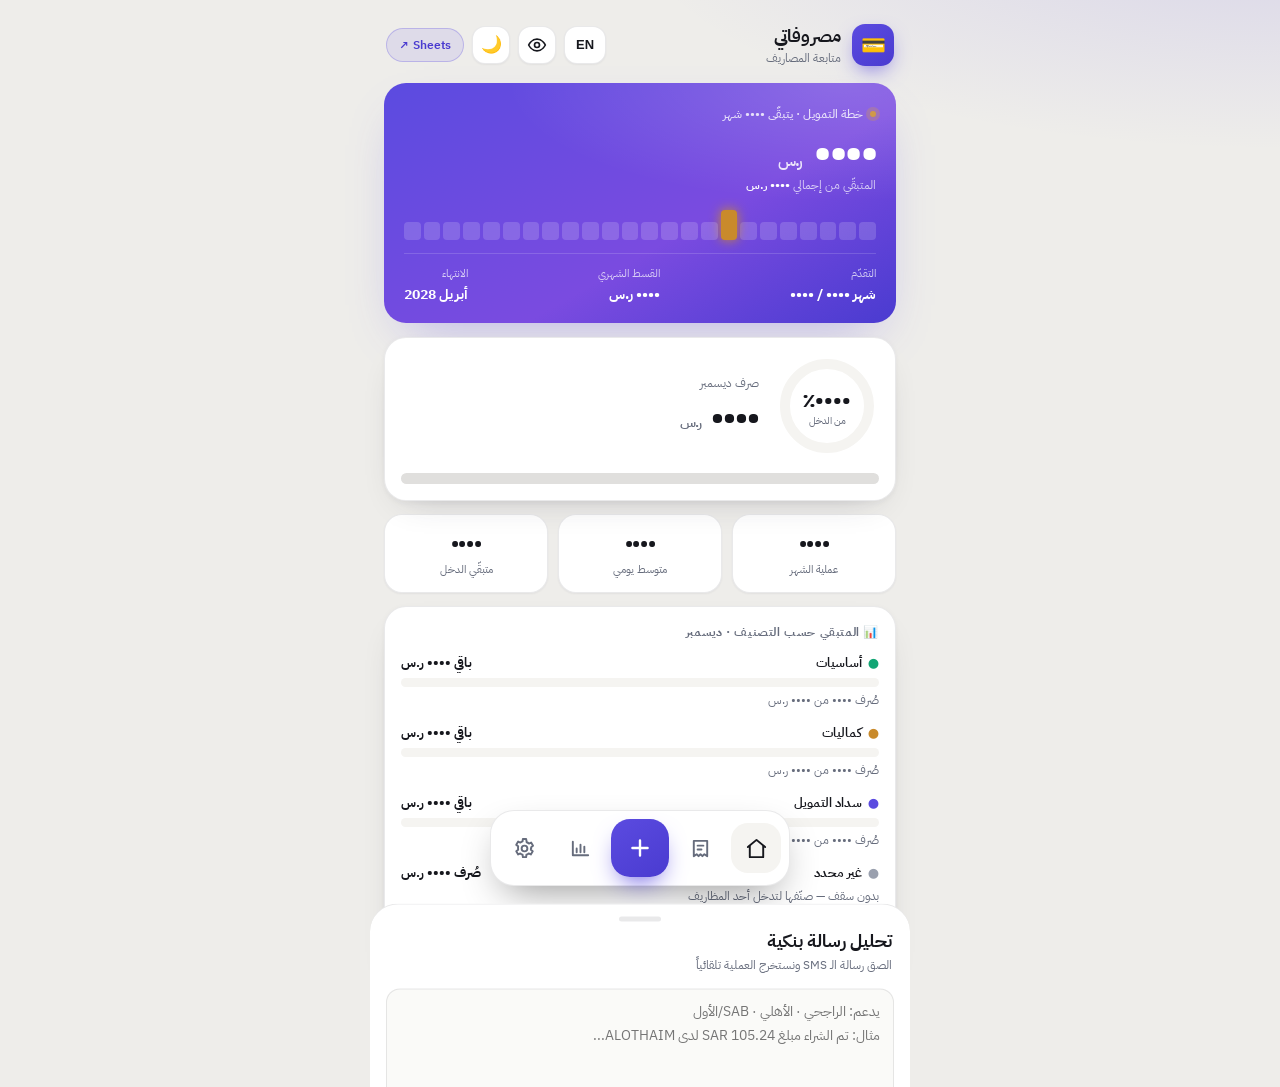
==== index.html @ 878e145c "Add sheet: swap top Paste↔Save button by editor state After analyze, the Save button replaces Paste " ====
<!DOCTYPE html>
<html lang="ar" dir="rtl">
<head>
<meta charset="UTF-8">
<meta name="viewport" content="width=device-width, initial-scale=1.0">
<meta name="theme-color" content="#4f46e5">
<title>مصروفاتي 💳</title>
<link rel="manifest" href="manifest.json">
<meta name="apple-mobile-web-app-capable" content="yes">
<meta name="apple-mobile-web-app-status-bar-style" content="default">
<meta name="apple-mobile-web-app-title" content="مصروفاتي">
<link rel="apple-touch-icon" href="icons/icon-180.png">
<link rel="icon" type="image/png" href="icons/icon-192.png">
<script>
  // set theme before paint to avoid flash
  (function(){
    try {
      var t = localStorage.getItem('theme_v2');
      if (!t) t = window.matchMedia && window.matchMedia('(prefers-color-scheme: dark)').matches ? 'dark' : 'light';
      document.documentElement.setAttribute('data-theme', t);
    } catch(e) { document.documentElement.setAttribute('data-theme', 'light'); }
  })();
</script>
<link rel="preconnect" href="https://fonts.googleapis.com">
<link rel="preconnect" href="https://fonts.gstatic.com" crossorigin>
<link href="https://fonts.googleapis.com/css2?family=IBM+Plex+Sans+Arabic:wght@300;400;500;600;700&family=Tajawal:wght@400;500;700;800&display=swap" rel="stylesheet">
<link rel="stylesheet" href="css/style.css">
</head>
<body class="priv">
<div class="container">

  <div class="header">
    <div class="brand">
      <div class="logo">💳</div>
      <div class="brand-txt"><h1>مصروفاتي</h1><p>متابعة المصاريف</p></div>
    </div>
    <div class="header-actions">
      <button class="icon-btn lng" id="lang-btn" onclick="toggleLang()" title="English / عربي" aria-label="تبديل اللغة">EN</button>
      <button class="icon-btn" id="eye-btn" onclick="togglePrivacy()" title="إظهار/إخفاء الأرقام" aria-label="إظهار أو إخفاء الأرقام">👁️</button>
      <button class="icon-btn" id="theme-btn" onclick="toggleTheme()" title="تبديل الوضع" aria-label="تبديل الوضع">🌙</button>
      <a id="sheet-link" href="#" class="hlink" onclick="openSheet();return false">Sheets ↗</a>
    </div>
  </div>

  <!-- TAB: PARSE (home = dashboard) -->
  <div id="sec-parse">
    <div id="dashboard"></div>
  </div>

  <!-- TAB: HISTORY -->
  <div id="sec-history">
    <div class="page-title">السجل</div>
    <div class="hist-filters">
      <button class="filt-btn active" id="filt-all" onclick="filterHist('all',this)">الكل</button>
      <button class="filt-btn" id="filt-ess" onclick="filterHist('أساسيات',this)">أساسيات</button>
      <button class="filt-btn" id="filt-lux" onclick="filterHist('كماليات',this)">كماليات</button>
      <button class="filt-btn" id="filt-loan" onclick="filterHist('سداد التمويل',this)">سداد التمويل</button>
      <button class="filt-btn" id="filt-incoming" onclick="filterHist('incoming',this)">⬇️ وارد</button>
      <button class="filt-btn" id="filt-behalf" onclick="filterHist('behalf',this)">👥 نيابة</button>
      <button class="filt-btn" id="filt-gaps" onclick="filterHist('gaps',this)">🔎 فجوات الرصيد</button>
    </div>
    <div id="history-content"></div>
  </div>

  <!-- TAB: FINANCE -->
  <div id="sec-finance">
    <div class="page-title">التمويل</div>
    <div id="finance-content"></div>
  </div>

  <!-- TAB: SETTINGS -->
  <div id="sec-settings">
    <div class="page-title">الإعدادات</div>
    <div id="settings-content"></div>
  </div>

</div>

<!-- Add/Analyze bottom sheet (opened by the + FAB) -->
<div class="backdrop" id="add-backdrop" onclick="closeAddSheet()"></div>
<div class="sheet" id="add-sheet">
  <div class="sheet-handle"></div>
  <div class="sheet-title">تحليل رسالة بنكية</div>
  <div class="sheet-desc">الصق رسالة الـ SMS ونستخرج العملية تلقائياً</div>
  <div class="field">
    <textarea id="sms-input" placeholder="يدعم: الراجحي · الأهلي · SAB/الأول&#10;مثال: تم الشراء مبلغ SAR 105.24 لدى ALOTHAIM..."></textarea>
  </div>
  <div class="btn-row">
    <button class="btn btn-primary" onclick="analyze()">🔍 تحليل</button>
    <button class="btn btn-outline" id="btn-paste" onclick="pasteAndAnalyze()">📋 لصق وتحليل</button>
    <button class="btn btn-green" id="btn-savetop" onclick="saveEntry()" style="display:none">💾 حفظ وإرسال</button>
  </div>
  <div id="result-area"></div>
  <details class="manual-details">
    <summary>➕ إدخال يدوي</summary>
    <div class="field-row">
      <div class="field"><label>التاريخ</label><input type="date" id="m-date"></div>
      <div class="field"><label>المبلغ (ر.س)</label><input type="number" id="m-amount" placeholder="0.00" step="0.01"></div>
    </div>
    <div class="field"><label>التاجر / الجهة</label><input type="text" id="m-merchant" placeholder="مثال: كارفور"></div>
    <div class="field-row">
      <div class="field"><label>التصنيف</label>
        <select id="m-type">
          <option value="" disabled selected>— اختر التصنيف —</option>
          <option value="أساسيات">أساسيات</option>
          <option value="كماليات">كماليات</option>
          <option value="سداد التمويل">سداد التمويل</option>
          <option value="غير محدد">غير محدد</option>
        </select>
      </div>
      <div class="field"><label>طريقة الدفع</label><input type="text" id="m-method" placeholder="مدى / Apple Pay"></div>
    </div>
    <div class="field"><label>ملاحظة (اختياري)</label><input type="text" id="m-note" placeholder="مثال: قسمتها مع فلان"></div>
    <div class="field"><label>👥 نيابة عن (اختياري)</label><input type="text" id="m-behalf" list="people-list" placeholder="اكتب اسم الشخص أو اختر من القائمة"></div>
    <button class="btn btn-green" onclick="saveManual()">💾 حفظ</button>
    <div id="manual-status"></div>
  </details>
</div>

<!-- Bottom navigation (Design 2) -->
<nav class="bottomnav"><div class="bottomnav-inner">
  <button class="navbtn active" data-tab="parse" onclick="switchTab('parse',this)" aria-label="الرئيسية">
    <svg viewBox="0 0 24 24" fill="none" stroke="currentColor" stroke-width="2" stroke-linecap="round" stroke-linejoin="round"><path d="M3 10.5 12 3l9 7.5"/><path d="M5 9.5V21h14V9.5"/></svg></button>
  <button class="navbtn" data-tab="history" onclick="switchTab('history',this)" aria-label="السجل">
    <svg viewBox="0 0 24 24" fill="none" stroke="currentColor" stroke-width="2" stroke-linecap="round" stroke-linejoin="round"><path d="M5 4h14v16l-3-2-2 2-2-2-2 2-2-2-3 2z"/><path d="M9 9h6M9 13h4"/></svg></button>
  <button class="navbtn fab" onclick="openAddSheet()" aria-label="تحليل رسالة">
    <svg viewBox="0 0 24 24" fill="none" stroke="currentColor" stroke-width="2.2" stroke-linecap="round"><path d="M12 5v14M5 12h14"/></svg></button>
  <button class="navbtn" data-tab="finance" onclick="switchTab('finance',this)" aria-label="التمويل">
    <svg viewBox="0 0 24 24" fill="none" stroke="currentColor" stroke-width="2" stroke-linecap="round" stroke-linejoin="round"><path d="M4 19V5M4 19h16M8 16v-4M12 16V8M16 16v-6"/></svg></button>
  <button class="navbtn" data-tab="settings" onclick="switchTab('settings',this)" aria-label="الإعدادات">
    <svg viewBox="0 0 24 24" fill="none" stroke="currentColor" stroke-width="2" stroke-linecap="round" stroke-linejoin="round"><circle cx="12" cy="12" r="3"/><path d="M19 12a7 7 0 0 0-.1-1.3l2-1.5-2-3.4-2.3 1a7 7 0 0 0-2.3-1.3L13.7 2h-3.4l-.3 2.5A7 7 0 0 0 7.7 5.8l-2.3-1-2 3.4 2 1.5A7 7 0 0 0 5.3 12c0 .4 0 .9.1 1.3l-2 1.5 2 3.4 2.3-1a7 7 0 0 0 2.3 1.3l.3 2.5h3.4l.3-2.5a7 7 0 0 0 2.3-1.3l2.3 1 2-3.4-2-1.5c.1-.4.1-.9.1-1.3z"/></svg></button>
</div></nav>

<!-- قائمة اقتراحات الأسماء المشتركة لكل حقول "نيابة عن" — تُملأ من js/render.js -->
<datalist id="people-list"></datalist>

<!-- قائمة اقتراحات البطاقات/الحسابات — تُملأ من js/render.js -->
<datalist id="accounts-list"></datalist>

<!-- مُدخل ملف مخفي لاستعادة النسخة الاحتياطية -->
<input type="file" id="import-file" accept="application/json,.json" style="display:none" onchange="importBackupFile(this)">

<!-- Edit modal -->
<div id="edit-modal" class="modal-backdrop hidden" onclick="if(event.target===this)closeEdit()">
  <div class="modal-card">
    <div class="modal-title">✎ تعديل العملية</div>
    <div class="field"><label>التاجر</label><input type="text" id="e-merchant"></div>
    <div class="field-row">
      <div class="field"><label>المبلغ (ر.س)</label><input type="number" id="e-amount" step="0.01"></div>
      <div class="field"><label>التاريخ</label><input type="date" id="e-date"></div>
    </div>
    <div class="field-row">
      <div class="field">
        <label>التصنيف</label>
        <select id="e-type">
          <option value="أساسيات">أساسيات</option>
          <option value="كماليات">كماليات</option>
          <option value="سداد التمويل">سداد التمويل</option>
          <option value="غير محدد">غير محدد</option>
          <option value="إضافة">إضافة (وارد)</option>
          <option value="استرداد">استرداد</option>
          <option value="حوالة واردة">حوالة واردة</option>
          <option value="راتب">راتب</option>
          <option value="سداد بطاقة">سداد بطاقة</option>
        </select>
      </div>
      <div class="field">
        <label>الاتجاه</label>
        <select id="e-direction">
          <option value="debit">خصم</option>
          <option value="credit">إضافة</option>
        </select>
      </div>
    </div>
    <div class="field"><label>ملاحظة</label><input type="text" id="e-note"></div>
    <div class="field"><label>👥 نيابة عن (اختياري)</label><input type="text" id="e-behalf" list="people-list"></div>
    <div id="edit-status"></div>
    <div class="btn-row" style="margin-top:14px">
      <button class="btn btn-green" onclick="saveEdit()">💾 حفظ التعديلات</button>
      <button class="btn btn-outline" onclick="closeEdit()">إلغاء</button>
    </div>
  </div>
</div>

<script src="js/config.js"></script>
<script src="js/parsers.js"></script>
<script src="js/charts.js"></script>
<script src="js/save.js"></script>
<script src="js/render.js"></script>
<script src="js/i18n.js"></script>
<script src="js/app.js"></script>
<script>
  // تسجيل Service Worker لتشغيل التطبيق دون اتصال وتثبيته على الجوال
  if ('serviceWorker' in navigator) {
    window.addEventListener('load', function() {
      navigator.serviceWorker.register('sw.js').catch(function(){});
    });
  }
</script>
</body>
</html>
---- css/style.css ----
/* ============================================================
   مصروفاتي — Theme tokens (light + dark)
   ============================================================ */
/* ============================================================
   تصميم ٢ — Dark-fintech identity (Design 2)
   نفس أسماء المتغيّرات؛ القيم فقط تطوّرت لإعادة كساء التطبيق بالكامل.
   ============================================================ */
:root {
  --bg: #EEEDEA;
  --bg-soft: #F5F4F1;
  --card: #FFFFFF;
  --card-2: #FAFAF8;
  --text: #16171D;
  --text-soft: #3A3F4C;
  --muted: #666C7C;
  --border: rgba(20,20,30,.09);
  --border-soft: rgba(20,20,30,.06);

  --blue: #5B4BE0;
  --blue-bg: rgba(91,75,224,.10);
  --blue-border: rgba(91,75,224,.28);
  --blue-text: #4A3BD0;
  --green: #12A574;
  --green-bg: rgba(18,165,116,.12);
  --green-border: rgba(18,165,116,.30);
  --green-text: #0E865E;
  --red: #E5503C;
  --red-bg: rgba(229,80,60,.10);
  --red-border: rgba(229,80,60,.28);
  --red-text: #C8412F;
  --orange-bg: rgba(201,138,43,.14);
  --orange-border: rgba(201,138,43,.32);
  --orange-text: #A86E1E;
  --yellow-bg: rgba(201,138,43,.14);
  --yellow-border: rgba(201,138,43,.32);
  --yellow-text: #A86E1E;

  /* category palette */
  --c-ess: #12A574;
  --c-lux: #C98A2B;
  --c-loan: #5B4BE0;
  --c-unk: #9AA0AE;

  /* hero gradient */
  --hero-1: #5B4BE0;
  --hero-2: #7A4BE0;
  --hero-3: #4A3BD0;
  --on-hero: #ffffff;

  --shadow-sm: 0 1px 2px rgba(40,40,60,.06);
  --shadow: 0 2px 6px rgba(40,40,60,.05), 0 14px 36px -22px rgba(40,40,60,.30);
  --shadow-lg: 0 22px 50px -22px rgba(91,75,224,.40);

  --r: 22px;
  --rs: 14px;
  --rxs: 10px;
}

html[data-theme="dark"] {
  --bg: #0C0D12;
  --bg-soft: #0F1118;
  --card: #171922;
  --card-2: #1E212C;
  --text: #EDEEF4;
  --text-soft: #C7CCD8;
  --muted: #9AA0B2;
  --border: rgba(255,255,255,.08);
  --border-soft: rgba(255,255,255,.05);

  --blue: #7C6BFF;
  --blue-bg: rgba(124,107,255,.14);
  --blue-border: rgba(124,107,255,.32);
  --blue-text: #B7ACFF;
  --green: #2FD49B;
  --green-bg: rgba(47,212,155,.14);
  --green-border: rgba(47,212,155,.30);
  --green-text: #6FE7BE;
  --red: #FF6B5A;
  --red-bg: rgba(255,107,90,.14);
  --red-border: rgba(255,107,90,.32);
  --red-text: #FF9D90;
  --orange-bg: rgba(240,180,84,.14);
  --orange-border: rgba(240,180,84,.32);
  --orange-text: #F0B454;
  --yellow-bg: rgba(240,180,84,.14);
  --yellow-border: rgba(240,180,84,.32);
  --yellow-text: #F0B454;

  --c-ess: #2FD49B;
  --c-lux: #F0B454;
  --c-loan: #7C6BFF;
  --c-unk: #5A6072;

  --hero-1: #5B4BE0;
  --hero-2: #7A4BE0;
  --hero-3: #2A1F7A;

  --shadow-sm: 0 1px 2px rgba(0,0,0,.4);
  --shadow: 0 2px 6px rgba(0,0,0,.4), 0 16px 40px -22px rgba(0,0,0,.75);
  --shadow-lg: 0 22px 52px -20px rgba(0,0,0,.8);
}

* { box-sizing: border-box; margin: 0; padding: 0; -webkit-tap-highlight-color: transparent; }

body {
  font-family: 'IBM Plex Sans Arabic', 'Tajawal', system-ui, -apple-system, 'Segoe UI', sans-serif;
  background:
    radial-gradient(1100px 400px at 100% -10%, color-mix(in srgb, var(--hero-1) 16%, transparent), transparent 60%),
    var(--bg);
  background-attachment: fixed;
  color: var(--text);
  min-height: 100vh;
  font-variant-numeric: tabular-nums;
  -webkit-font-smoothing: antialiased;
  transition: background-color .35s ease, color .35s ease;
}

.container { max-width: 540px; margin: 0 auto; padding: 14px 14px calc(96px + env(safe-area-inset-bottom)); }

/* ============================================================ Header */
.header { display: flex; align-items: center; justify-content: space-between; padding: 8px 2px 16px; }
.header h1 { font-size: 22px; font-weight: 800; letter-spacing: -.5px; }
.header-actions { display: flex; gap: 8px; align-items: center; }
.hlink {
  font-size: 12px; font-weight: 600; color: var(--blue-text); background: var(--blue-bg);
  border: 1px solid var(--blue-border); padding: 7px 12px; border-radius: 999px;
  text-decoration: none; white-space: nowrap; cursor: pointer; transition: transform .12s, filter .15s;
}
.hlink:active { transform: scale(.95); }
.icon-btn {
  width: 38px; height: 38px; display: grid; place-items: center; font-size: 17px;
  border-radius: 999px; border: 1px solid var(--border); background: var(--card);
  color: var(--text); cursor: pointer; box-shadow: var(--shadow-sm);
  transition: transform .2s, background-color .25s, border-color .25s;
}
.icon-btn:active { transform: scale(.9) rotate(-12deg); }

/* ============================================================ Tabs */
.tabs {
  display: flex; background: var(--card); border-radius: var(--r); padding: 5px; gap: 4px;
  margin-bottom: 16px; border: 1px solid var(--border); box-shadow: var(--shadow-sm);
}
.tab {
  flex: 1; padding: 9px 4px; font-size: 12.5px; font-weight: 700; border: none; background: transparent;
  border-radius: 13px; cursor: pointer; color: var(--muted); font-family: inherit;
  transition: color .2s, background-color .25s, box-shadow .25s; white-space: nowrap;
}
.tab.active {
  background: linear-gradient(135deg, var(--hero-1), var(--hero-3));
  color: #fff; box-shadow: 0 6px 16px -8px var(--hero-1);
}

/* ============================================================ Cards */
.card {
  background: var(--card); border-radius: var(--r); border: 1px solid var(--border);
  overflow: hidden; margin-bottom: 13px; box-shadow: var(--shadow);
  transition: background-color .3s, border-color .3s;
}
.card-body { padding: 16px 16px; }
.card-title {
  font-size: 12px; font-weight: 700; color: var(--muted); text-transform: uppercase;
  letter-spacing: .6px; margin-bottom: 12px; display: flex; align-items: center; gap: 7px;
}

/* ============================================================ Dashboard hero */
.hero {
  position: relative; overflow: hidden; border-radius: var(--r); margin-bottom: 14px;
  padding: 18px 18px 16px; color: var(--on-hero);
  background: linear-gradient(135deg, var(--hero-1) 0%, var(--hero-2) 55%, var(--hero-3) 100%);
  box-shadow: var(--shadow-lg);
}
.hero::after {
  content: ''; position: absolute; inset: 0; pointer-events: none;
  background: radial-gradient(420px 180px at 88% -30%, rgba(255,255,255,.28), transparent 70%);
}
.hero-top { display: flex; justify-content: space-between; align-items: center; margin-bottom: 4px; position: relative; }
.hero-label { font-size: 12.5px; font-weight: 600; opacity: .9; }
.hero-chip { font-size: 11px; font-weight: 700; background: rgba(255,255,255,.18); padding: 4px 10px; border-radius: 999px; backdrop-filter: blur(4px); }
.hero-amount { font-size: 40px; font-weight: 800; letter-spacing: -1.5px; line-height: 1.05; position: relative; }
.hero-amount .cur { font-size: 18px; font-weight: 600; opacity: .85; margin-right: 4px; }
.hero-grid { display: grid; grid-template-columns: 1fr 1fr; gap: 10px; margin-top: 16px; position: relative; }
.hero-stat { background: rgba(255,255,255,.14); border: 1px solid rgba(255,255,255,.18); border-radius: 14px; padding: 11px 12px; backdrop-filter: blur(6px); }
.hero-stat-label { font-size: 11px; opacity: .85; font-weight: 600; }
.hero-stat-val { font-size: 18px; font-weight: 800; margin-top: 3px; letter-spacing: -.5px; }
.hero-stat-sub { font-size: 10.5px; opacity: .8; margin-top: 1px; }

/* ============================================================ Donut */
.donut-wrap { display: flex; align-items: center; gap: 16px; }
.donut { flex-shrink: 0; }
.donut-center-val { font-size: 15px; font-weight: 800; fill: var(--text); }
.donut-center-lbl { font-size: 8.5px; font-weight: 600; fill: var(--muted); }
.donut-seg { transition: opacity .2s; }
.legend { flex: 1; display: flex; flex-direction: column; gap: 8px; min-width: 0; }
.legend-row { display: flex; align-items: center; gap: 8px; font-size: 12.5px; }
.legend-dot { width: 10px; height: 10px; border-radius: 4px; flex-shrink: 0; }
.legend-name { color: var(--text-soft); font-weight: 600; flex: 1; overflow: hidden; text-overflow: ellipsis; white-space: nowrap; }
.legend-val { font-weight: 700; font-variant-numeric: tabular-nums; }
.legend-pct { color: var(--muted); font-size: 11px; min-width: 34px; text-align: left; }

/* ============================================================ Form */
label { font-size: 12px; color: var(--muted); font-weight: 600; display: block; margin-bottom: 6px; }
textarea, input[type=text], input[type=number], input[type=date], select {
  width: 100%; font-size: 13.5px; font-family: inherit; color: var(--text);
  border: 1.5px solid var(--border); border-radius: var(--rs);
  padding: 11px 13px; background: var(--card-2); outline: none;
  transition: border-color .18s, box-shadow .18s, background-color .25s;
}
textarea { min-height: 116px; resize: vertical; line-height: 1.8; }
textarea:focus, input:focus, select:focus {
  border-color: var(--blue); background: var(--card);
  box-shadow: 0 0 0 4px color-mix(in srgb, var(--blue) 14%, transparent);
}
select { cursor: pointer; }
.field { margin-bottom: 12px; }
.field-row { display: grid; grid-template-columns: 1fr 1fr; gap: 11px; margin-bottom: 12px; }

/* ============================================================ Buttons */
.btn {
  width: 100%; padding: 12px; font-size: 13.5px; font-weight: 700; font-family: inherit;
  border-radius: var(--rs); border: none; cursor: pointer; display: flex; align-items: center;
  justify-content: center; gap: 7px; transition: transform .12s, filter .18s, box-shadow .2s;
}
.btn:active { transform: scale(.975); }
.btn-primary { background: linear-gradient(135deg, var(--hero-1), var(--hero-3)); color: #fff; box-shadow: 0 8px 18px -10px var(--hero-1); }
.btn-green { background: linear-gradient(135deg, #059669, #10b981); color: #fff; box-shadow: 0 8px 18px -10px #059669; }
.btn-outline { background: var(--card-2); border: 1.5px solid var(--border); color: var(--text); }
.btn-danger { background: linear-gradient(135deg, #dc2626, #ef4444); color: #fff; }
.btn:hover { filter: brightness(1.04); }
.btn-sm { padding: 9px 13px; font-size: 12.5px; width: auto; }
.btn-row { display: flex; gap: 9px; margin-top: 10px; }
.btn-row .btn { flex: 1; }

/* ============================================================ Alerts */
.alert { padding: 11px 14px; border-radius: var(--rs); font-size: 13px; font-weight: 600; margin-top: 11px; display: flex; align-items: flex-start; gap: 8px; line-height: 1.6; border: 1px solid transparent; animation: pop .25s ease; }
.alert-green { background: var(--green-bg); color: var(--green-text); border-color: var(--green-border); }
.alert-red { background: var(--red-bg); color: var(--red-text); border-color: var(--red-border); }
.alert-yellow { background: var(--yellow-bg); color: var(--yellow-text); border-color: var(--yellow-border); }
.alert-blue { background: var(--blue-bg); color: var(--blue-text); border-color: var(--blue-border); }

/* ============================================================ Result card */
.amount-big { text-align: center; padding: 22px 16px 16px; background: linear-gradient(180deg, var(--card-2), var(--card)); border-bottom: 1px solid var(--border); }
.amount-num { font-size: 42px; font-weight: 800; letter-spacing: -1.5px; line-height: 1; }
.amount-sub { font-size: 13.5px; color: var(--muted); margin-top: 7px; font-weight: 500; }
.drow { display: flex; justify-content: space-between; align-items: center; padding: 11px 16px; border-bottom: 1px solid var(--border-soft); font-size: 13px; }
.drow:last-child { border-bottom: none; }
.drow-key { color: var(--muted); font-weight: 500; }
.drow-val { font-weight: 600; max-width: 60%; text-align: left; overflow: hidden; text-overflow: ellipsis; white-space: nowrap; }
.badge { display: inline-flex; align-items: center; gap: 5px; font-size: 11.5px; font-weight: 700; padding: 5px 12px; border-radius: 999px; margin-top: 10px; border: 1px solid transparent; }
.badge-green { background: var(--green-bg); color: var(--green-text); border-color: var(--green-border); }
.badge-orange { background: var(--orange-bg); color: var(--orange-text); border-color: var(--orange-border); }
.badge-blue { background: var(--blue-bg); color: var(--blue-text); border-color: var(--blue-border); }
.badge-gray { background: var(--bg-soft); color: var(--muted); border-color: var(--border); }

/* ============================================================ History */
.hist-filters { display: flex; gap: 7px; margin-bottom: 13px; flex-wrap: wrap; }
.filt-btn { padding: 7px 14px; font-size: 12.5px; font-weight: 600; border: 1.5px solid var(--border); border-radius: 999px; background: var(--card); color: var(--muted); cursor: pointer; font-family: inherit; transition: transform .12s, background-color .2s, color .2s, border-color .2s; }
.filt-btn:active { transform: scale(.94); }
.filt-btn.active { background: var(--text); color: var(--card); border-color: var(--text); }
.hist-item { display: flex; justify-content: space-between; align-items: center; padding: 13px 16px; border-bottom: 1px solid var(--border-soft); }
.hist-item:last-child { border-bottom: none; }
.hist-name { font-size: 13.5px; font-weight: 700; overflow: hidden; text-overflow: ellipsis; white-space: nowrap; }
.hist-sub { font-size: 11.5px; color: var(--muted); margin-top: 3px; font-weight: 500; }
.hist-right { text-align: left; flex-shrink: 0; margin-right: 10px; }
.hist-amt { font-size: 15px; font-weight: 800; letter-spacing: -.3px; }
.hist-date { font-size: 11px; color: var(--muted); }
.dot-ess { color: var(--c-ess); } .dot-lux { color: var(--c-lux); } .dot-loan { color: var(--c-loan); } .dot-unk { color: var(--c-unk); } .dot-in { color: var(--green); }

/* صفوف "المتبقي حسب التصنيف" في اللوحة */
.cat-row { margin-bottom: 14px; }
.cat-row:last-child { margin-bottom: 0; }
.cat-head { display: flex; justify-content: space-between; align-items: baseline; gap: 8px; font-size: 13px; margin-bottom: 6px; }
.cat-name { font-weight: 600; display: inline-flex; align-items: center; gap: 6px; }
.cat-left { font-weight: 700; white-space: nowrap; }
.cat-left.neg { color: var(--red-text); }
.cat-sub { font-size: 11px; color: var(--muted); margin-top: 5px; }

/* ============================================================ Finance */
.metrics { display: grid; grid-template-columns: 1fr 1fr; gap: 11px; margin-bottom: 13px; }
.metric { background: var(--card-2); border: 1px solid var(--border); border-radius: var(--rs); padding: 14px; }
.metric.full { grid-column: 1 / -1; }
.metric-label { font-size: 11px; color: var(--muted); font-weight: 600; text-transform: uppercase; letter-spacing: .4px; margin-bottom: 7px; }
.metric-val { font-size: 23px; font-weight: 800; line-height: 1; letter-spacing: -.5px; }
.metric-sub { font-size: 11px; color: var(--muted); margin-top: 5px; font-weight: 500; }
.metric-unit { font-size: 13px; font-weight: 500; color: var(--muted); }
.progress-wrap { margin: 8px 0 2px; }
.progress-track { background: var(--bg-soft); border-radius: 999px; height: 9px; overflow: hidden; }
.progress-fill { height: 100%; border-radius: 999px; transition: width .8s cubic-bezier(.22,1,.36,1); }
.prog-green { background: linear-gradient(90deg, #059669, #10b981); } .prog-orange { background: linear-gradient(90deg, #d97706, #f59e0b); } .prog-red { background: linear-gradient(90deg, #dc2626, #ef4444); } .prog-blue { background: linear-gradient(90deg, #2563eb, #3b82f6); }

/* finance chart */
.fchart { width: 100%; height: auto; display: block; overflow: visible; }
.fchart-area { transition: opacity .3s; }
.fchart-grid { stroke: var(--border); stroke-width: 1; stroke-dasharray: 3 4; }
.fchart-lbl { fill: var(--muted); font-size: 9px; font-weight: 600; }
.fchart-dot { fill: var(--card); stroke: var(--blue); stroke-width: 2; }

.fin-table { width: 100%; font-size: 12.5px; border-collapse: collapse; }
.fin-table th { text-align: right; padding: 8px 10px; background: var(--bg-soft); color: var(--muted); font-weight: 700; border-bottom: 1px solid var(--border); white-space: nowrap; }
.fin-table td { padding: 9px 10px; border-bottom: 1px solid var(--border-soft); white-space: nowrap; font-weight: 500; }
.fin-table tr:last-child td { border-bottom: none; }
.fin-table .cur-row { background: color-mix(in srgb, var(--hero-1) 12%, transparent); font-weight: 800; }
.divider { height: 1px; background: var(--border); margin: 12px 0; }
.sheet-link { display: flex; align-items: center; justify-content: center; gap: 7px; width: 100%; padding: 12px; margin-top: 10px; font-size: 13px; font-weight: 700; font-family: inherit; border-radius: var(--rs); border: 1px solid var(--blue-border); background: var(--blue-bg); color: var(--blue-text); cursor: pointer; text-decoration: none; transition: transform .12s; }
.sheet-link:active { transform: scale(.98); }
.empty { text-align: center; padding: 44px 20px; color: var(--muted); }
.empty-icon { font-size: 34px; margin-bottom: 10px; }
.empty-text { font-size: 14px; font-weight: 600; }
.spin { display: inline-block; width: 15px; height: 15px; border: 2px solid rgba(255,255,255,0.4); border-top-color: #fff; border-radius: 50%; animation: sp .7s linear infinite; }
@keyframes sp { to { transform: rotate(360deg); } }

#sec-history, #sec-finance, #sec-settings { display: none; }
.settings-row { display: flex; justify-content: space-between; align-items: center; padding: 11px 0; border-bottom: 1px solid var(--border-soft); font-size: 13px; }
.settings-row:last-child { border-bottom: none; }
.settings-val { font-weight: 700; color: var(--blue-text); font-size: 12px; direction: ltr; text-align: left; max-width: 55%; overflow: hidden; text-overflow: ellipsis; white-space: nowrap; }

/* ============================================================ Month navigation */
.month-nav {
  display: flex; align-items: center; justify-content: center; gap: 14px;
  margin: 0 0 12px; padding: 6px 10px;
}
.month-nav-btn {
  width: 34px; height: 34px; border-radius: 999px; border: 1px solid var(--border);
  background: var(--card); color: var(--text); font-size: 20px; font-weight: 700;
  cursor: pointer; display: grid; place-items: center; transition: transform .12s, background-color .2s, opacity .2s;
}
.month-nav-btn:active { transform: scale(.92); }
.month-nav-btn:disabled { opacity: .35; cursor: not-allowed; }
.month-nav-label { font-size: 14px; font-weight: 700; min-width: 120px; text-align: center; }

/* قائمة الشهر في السجل */
.hist-month-bar { display: flex; align-items: center; gap: 8px; margin-bottom: 12px; }
.hist-month-bar label { font-size: 12px; color: var(--muted); font-weight: 600; margin: 0; }
.hist-month-bar select {
  flex: 1; max-width: 240px; padding: 8px 12px; font-size: 13px; font-family: inherit;
  border: 1.5px solid var(--border); border-radius: var(--rs);
  background: var(--card); color: var(--text); cursor: pointer;
}
/* كل فلتر في سطر مستقل */
.hist-search-bar, .hist-day-bar { display: flex; align-items: center; gap: 8px; margin-bottom: 12px; }
.hist-day-bar label { font-size: 12px; color: var(--muted); font-weight: 600; margin: 0; white-space: nowrap; }
.hist-search-bar input, .hist-day-bar input {
  flex: 1; min-width: 0; padding: 9px 12px; font-size: 13px; font-family: inherit;
  border: 1.5px solid var(--border); border-radius: var(--rs);
  background: var(--card); color: var(--text); -webkit-text-fill-color: var(--text);
}
.hist-search-bar input::placeholder { color: var(--muted); -webkit-text-fill-color: var(--muted); }
.hist-day-bar input[type="date"] { cursor: pointer; }
.hist-search-bar input:focus, .hist-day-bar input:focus { outline: none; border-color: var(--hero-1); }
/* أيقونة منتقي التاريخ تظهر بلون فاتح في الدارك مود */
html[data-theme="dark"] .hist-day-bar input[type="date"]::-webkit-calendar-picker-indicator { filter: invert(1); opacity: .7; }
.hist-day-clear {
  flex: none; width: 36px; height: 36px; border: 1.5px solid var(--border); border-radius: var(--rs);
  background: var(--card); color: var(--muted); cursor: pointer; font-size: 14px; line-height: 1; font-family: inherit;
}
.hist-day-clear:active { transform: scale(.92); }

/* ============================================================ Behalf (نيابة عن آخرين) */
.behalf-tag {
  display: inline-flex; align-items: center; gap: 4px;
  font-size: 11px; font-weight: 700; padding: 3px 9px; border-radius: 999px;
  background: color-mix(in srgb, var(--hero-1) 14%, transparent);
  color: var(--hero-1); border: 1px solid color-mix(in srgb, var(--hero-1) 32%, transparent);
}
html[data-theme="dark"] .behalf-tag { color: #c4b5fd; background: color-mix(in srgb, var(--hero-1) 28%, transparent); border-color: color-mix(in srgb, var(--hero-1) 55%, transparent); }
.behalf-row { padding: 12px 0; border-bottom: 1px solid var(--border-soft); }
.behalf-row:last-child { border-bottom: none; }
.behalf-head { display: flex; justify-content: space-between; align-items: center; margin-bottom: 8px; }
.behalf-name { font-weight: 800; font-size: 14px; }
.behalf-count { font-size: 11px; color: var(--muted); background: var(--bg-soft); padding: 3px 9px; border-radius: 999px; font-weight: 600; }
.behalf-stats { display: grid; grid-template-columns: 1fr 1fr 1fr; gap: 8px; }
.behalf-stats > div { background: var(--card-2); border: 1px solid var(--border); border-radius: var(--rxs); padding: 8px 10px; display: flex; flex-direction: column; gap: 3px; }
.behalf-stats span { font-size: 10.5px; color: var(--muted); font-weight: 600; }
.behalf-stats b { font-size: 14px; font-weight: 800; letter-spacing: -.3px; font-variant-numeric: tabular-nums; }
.behalf-owed { background: color-mix(in srgb, var(--hero-1) 9%, var(--card-2)) !important; border-color: color-mix(in srgb, var(--hero-1) 32%, var(--border)) !important; }
.behalf-owed.owe-pos b { color: var(--hero-1); }
html[data-theme="dark"] .behalf-owed.owe-pos b { color: #c4b5fd; }
.behalf-owed.owe-zero b { color: var(--green); }
.behalf-total { font-size: 12px; font-weight: 700; color: var(--muted); background: var(--bg-soft); padding: 5px 11px; border-radius: 999px; white-space: nowrap; }
.behalf-total b { font-variant-numeric: tabular-nums; font-weight: 800; }
.behalf-total.owe-pos b { color: var(--hero-1); }
html[data-theme="dark"] .behalf-total.owe-pos b { color: #c4b5fd; }
.behalf-total.owe-zero b { color: var(--green); }

/* ============================================================ History action buttons */
.hist-actions { display: flex; flex-direction: column; gap: 5px; margin-inline-start: 8px; flex-shrink: 0; }
.hist-act-btn {
  width: 30px; height: 30px; display: grid; place-items: center; font-size: 13px;
  border: 1px solid var(--border); border-radius: 8px; background: var(--card-2);
  color: var(--text-soft); cursor: pointer; transition: transform .12s, background-color .2s, color .2s, border-color .2s;
}
.hist-act-btn:active { transform: scale(.9); }
.hist-act-btn:hover { background: var(--bg-soft); }
.hist-act-btn.hist-del:hover { background: var(--red-bg); color: var(--red-text); border-color: var(--red-border); }

/* ============================================================ Modal */
.modal-backdrop {
  position: fixed; inset: 0; background: rgba(15,23,42,.55); backdrop-filter: blur(3px);
  display: flex; align-items: flex-end; justify-content: center; z-index: 100;
  animation: fadeUp .25s ease;
}
html[data-theme="dark"] .modal-backdrop { background: rgba(0,0,0,.7); }
.modal-backdrop.hidden { display: none; }
.modal-card {
  background: var(--card); width: 100%; max-width: 520px;
  border-radius: 22px 22px 0 0; padding: 18px 18px 22px;
  border: 1px solid var(--border); border-bottom: none; box-shadow: var(--shadow-lg);
  max-height: 90vh; overflow-y: auto;
  animation: slideUp .3s cubic-bezier(.22,1,.36,1);
}
@keyframes slideUp { from { transform: translateY(100%); } to { transform: translateY(0); } }
@media (min-width: 600px) {
  .modal-backdrop { align-items: center; }
  .modal-card { border-radius: var(--r); border-bottom: 1px solid var(--border); }
}
.modal-title { font-size: 16px; font-weight: 800; margin-bottom: 14px; padding-bottom: 10px; border-bottom: 1px solid var(--border-soft); }

/* ============================================================ Animations */
@keyframes fadeUp { from { opacity: 0; transform: translateY(10px); } to { opacity: 1; transform: translateY(0); } }
@keyframes pop { from { opacity: 0; transform: scale(.96); } to { opacity: 1; transform: scale(1); } }
@keyframes drawIn { from { stroke-dashoffset: var(--dash); } to { stroke-dashoffset: 0; } }

.tab-enter > * { animation: fadeUp .4s cubic-bezier(.22,1,.36,1) both; }
.tab-enter > *:nth-child(2) { animation-delay: .05s; }
.tab-enter > *:nth-child(3) { animation-delay: .1s; }
.tab-enter > *:nth-child(4) { animation-delay: .15s; }
.tab-enter > *:nth-child(5) { animation-delay: .2s; }
.stagger { animation: fadeUp .35s cubic-bezier(.22,1,.36,1) both; }

@media (prefers-reduced-motion: reduce) {
  *, *::before, *::after { animation-duration: .001ms !important; transition-duration: .001ms !important; }
}

/* ============================================================
   تصميم ٢ — Brand header · Bottom nav · Privacy · Eye  (Design 2)
   ============================================================ */
.brand { display: flex; align-items: center; gap: 11px; }
.brand .logo {
  width: 42px; height: 42px; border-radius: 13px; display: grid; place-items: center; font-size: 20px;
  background: linear-gradient(145deg, var(--hero-1), var(--hero-3));
  box-shadow: 0 8px 22px -8px var(--hero-1); flex: none;
}
.brand .brand-txt h1 { font-size: 18px; font-weight: 700; letter-spacing: -.3px; }
.brand .brand-txt p { font-size: 11.5px; color: var(--muted); font-weight: 400; margin-top: 1px; }
.icon-btn { border-radius: 13px; }

/* Bottom navigation with center FAB */
.bottomnav {
  position: fixed; inset-inline: 0; bottom: 0; z-index: 60; display: flex; justify-content: center;
  pointer-events: none; padding-bottom: max(14px, env(safe-area-inset-bottom));
}
.bottomnav-inner {
  pointer-events: auto; display: flex; align-items: center; gap: 6px;
  background: var(--card); border: 1px solid var(--border); border-radius: 24px; padding: 8px;
  box-shadow: 0 16px 40px -14px rgba(0,0,0,.45); backdrop-filter: blur(14px);
}
html[data-theme="dark"] .bottomnav-inner { box-shadow: 0 16px 40px -14px rgba(0,0,0,.7); }
.navbtn {
  width: 50px; height: 50px; border: 0; background: transparent; border-radius: 17px; color: var(--muted);
  display: grid; place-items: center; cursor: pointer; font-family: inherit;
  transition: color .25s, background-color .25s, transform .18s var(--ease, cubic-bezier(.22,.61,.36,1));
}
.navbtn svg { width: 23px; height: 23px; }
.navbtn.active { color: var(--text); background: var(--bg-soft); }
.navbtn:active { transform: scale(.86); }
.navbtn.fab {
  width: 58px; height: 58px; border-radius: 19px; color: #fff;
  background: linear-gradient(145deg, var(--hero-1), var(--hero-3));
  box-shadow: 0 12px 26px -10px var(--hero-1);
}
.navbtn.fab svg { width: 26px; height: 26px; }
.navbtn.fab:active { transform: scale(.9) rotate(90deg); }

/* Privacy — number text is masked to •••• in JS (i18n.js). Number inputs are
   blurred (so their values hide too); they un-blur on focus for editing. */
body.priv input[type="number"] { filter: blur(7px); transition: filter .2s ease; }
body.priv input[type="number"]:focus { filter: none; }
.icon-btn.lng { font-size: 13px; font-weight: 700; width: auto; min-width: 38px; padding: 0 11px; }

/* ============================================================
   تصميم ٢ — Component polish (safe restyle of existing classes)
   ============================================================ */
/* Analyze result head — closer to preview */
.amount-big { padding: 26px 18px 18px; background:
  radial-gradient(120% 120% at 85% 0%, color-mix(in srgb, var(--hero-1) 18%, transparent), transparent 60%), var(--card); }
.amount-num { font-size: 46px; }
.amount-sub { font-size: 14px; margin-top: 9px; }
.badge { font-size: 12px; padding: 7px 15px; font-weight: 700; }

/* History rows — softer, card-like */
.hist-item { padding: 14px 14px; border-radius: 16px; margin: 0 4px; transition: background-color .2s; }
.hist-item:not(:last-child) { border-bottom: 1px solid var(--border-soft); }
.hist-item:active { background: var(--card-2); }
.hist-amt { font-size: 16px; font-weight: 800; }
.hist-name { font-size: 14px; }
.behalf-tag { display: inline-flex; align-items: center; gap: 4px; font-size: 11px; font-weight: 700;
  padding: 3px 9px; border-radius: 999px; background: var(--blue-bg); color: var(--blue-text); border: 1px solid var(--blue-border); }
.hist-act-btn { width: 34px; height: 34px; border-radius: 11px; border: 1px solid var(--border);
  background: var(--card-2); color: var(--muted); cursor: pointer; font-size: 14px; transition: transform .15s, color .2s; }
.hist-act-btn:active { transform: scale(.9); }
.hist-act-btn.hist-del:active { color: var(--red-text); }

/* Category budget rows */
.progress-track { height: 9px; border-radius: 6px; background: var(--bg-soft); overflow: hidden; }
.progress-fill { height: 100%; border-radius: 6px; transition: width .7s cubic-bezier(.22,.61,.36,1); }
.cat-name { font-size: 13px; font-weight: 600; }
.cat-left { font-size: 12.5px; font-weight: 700; }
.cat-sub { font-size: 11.5px; color: var(--muted); margin-top: 5px; }

/* Finance metrics — tile feel */
.metric { background: var(--card-2); border: 1px solid var(--border-soft); border-radius: 16px; padding: 13px 14px; }
.metric-label { font-size: 11.5px; color: var(--muted); font-weight: 600; }
.metric-val { font-size: 22px; font-weight: 800; letter-spacing: -.5px; margin-top: 3px; }
.metric-unit { font-size: 13px; font-weight: 600; color: var(--muted); }
.metric-sub { font-size: 10.5px; color: var(--muted); margin-top: 2px; }

/* Settings / list rows */
.settings-row { padding: 11px 2px; font-size: 13px; }
.settings-val { font-weight: 700; }

/* Month nav as a pill */
.month-nav { background: var(--card); border: 1px solid var(--border); border-radius: 999px;
  box-shadow: var(--shadow-sm); padding: 5px; }
.month-nav-btn { border-radius: 999px; }
.month-nav-label { font-weight: 700; }

/* Empty state */
.empty { text-align: center; padding: 48px 18px; color: var(--muted); }
.empty-icon { font-size: 40px; margin-bottom: 10px; }
.empty-text { font-size: 14px; }

/* ============================================================
   تصميم ٢ — M3 components (match interactive preview)
   ============================================================ */
/* Expandable transaction rows */
.xtx { background: var(--card); border: 1px solid var(--border); border-radius: var(--r-md, 18px);
  margin-bottom: 9px; overflow: hidden; cursor: pointer; box-shadow: var(--shadow-sm);
  transition: transform .25s cubic-bezier(.34,1.56,.64,1), border-color .25s; }
.xtx:active { transform: scale(.99); }
.xtx.open { border-color: var(--line-2, var(--border)); }
.tx-main { display: flex; align-items: center; gap: 12px; padding: 13px 14px; }
.tx-main .ic { width: 44px; height: 44px; border-radius: 14px; flex: none; display: grid; place-items: center;
  font-size: 19px; background: var(--bg-soft); transition: transform .3s cubic-bezier(.34,1.56,.64,1); }
.xtx.open .tx-main .ic { transform: scale(1.08) rotate(-6deg); }
.tx-main .tx-body { flex: 1; min-width: 0; }
.tx-main .tx-n { font-size: 14px; font-weight: 700; white-space: nowrap; overflow: hidden; text-overflow: ellipsis; }
.tx-main .tx-m { font-size: 11.5px; color: var(--muted); margin-top: 3px; display: flex; align-items: center; gap: 6px; flex-wrap: wrap; }
.tx-main .tx-amt { font-size: 16px; font-weight: 800; white-space: nowrap; letter-spacing: -.3px; }
.tx-main .tx-amt.plus { color: var(--green); }
.tx-chev { transition: transform .4s cubic-bezier(.34,1.56,.64,1); color: var(--muted); font-size: 17px; flex: none; }
.xtx.open .tx-chev { transform: rotate(180deg); }
.tx-exp { max-height: 0; overflow: hidden; transition: max-height .42s cubic-bezier(.22,.61,.36,1); }
.xtx.open .tx-exp { max-height: 260px; }
.tx-detail { padding: 2px 14px 14px; }
.tx-detail .kv-grid { display: flex; gap: 10px; flex-wrap: wrap; padding: 11px 0; border-top: 1px solid var(--border-soft); }
.tx-detail .kv { flex: 1; min-width: 96px; }
.tx-detail .kv span { font-size: 10.5px; color: var(--muted); display: block; }
.tx-detail .kv b { font-size: 13px; font-weight: 700; }
.tx-acts { display: flex; gap: 8px; }
.tx-acts button { flex: 1; border: 1px solid var(--border); background: var(--card-2); color: var(--text);
  border-radius: 11px; padding: 9px; font-family: inherit; font-size: 12.5px; font-weight: 600; cursor: pointer; transition: transform .15s; }
.tx-acts button:active { transform: scale(.95); }
.tx-acts .act-del { color: var(--red-text); border-color: var(--red-border); }

/* Pills (transaction type) */
.pill { font-size: 10.5px; font-weight: 700; padding: 2px 9px; border-radius: 999px; white-space: nowrap; }
.pill.p-ess { color: var(--c-ess); background: color-mix(in srgb, var(--c-ess) 16%, transparent); }
.pill.p-lux { color: var(--c-lux); background: color-mix(in srgb, var(--c-lux) 16%, transparent); }
.pill.p-loan { color: var(--c-loan); background: color-mix(in srgb, var(--c-loan) 16%, transparent); }
.pill.p-in { color: var(--blue-text); background: var(--blue-bg); }
.pill.p-unk { color: var(--muted); background: var(--bg-soft); }

/* Financing burn-down hero (dashboard) */
.fin-hero { position: relative; overflow: hidden; border-radius: var(--r); margin-bottom: 14px; padding: 22px 20px 18px;
  color: #fff; background: linear-gradient(150deg, var(--hero-1), var(--hero-2) 60%, var(--hero-3));
  box-shadow: var(--shadow-lg); }
.fin-hero::after { content: ''; position: absolute; inset: 0; pointer-events: none;
  background: radial-gradient(120% 90% at 90% 0%, rgba(255,255,255,.18), transparent 55%); }
.fin-hero .fh-eyebrow { display: flex; align-items: center; gap: 7px; font-size: 12px; font-weight: 500; color: rgba(255,255,255,.8); position: relative; }
.fin-hero .fh-dot { width: 6px; height: 6px; border-radius: 50%; background: var(--c-lux); box-shadow: 0 0 0 4px color-mix(in srgb, var(--c-lux) 30%, transparent); }
.fin-hero .fh-big { font-size: 40px; font-weight: 800; letter-spacing: -1.5px; line-height: 1.05; margin: 9px 0 2px; position: relative; }
.fin-hero .fh-big .cur { font-size: 16px; font-weight: 600; opacity: .85; margin-inline-start: 5px; }
.fin-hero .fh-sub { font-size: 12px; color: rgba(255,255,255,.72); position: relative; }
.fin-hero .fh-sub b { color: #fff; font-weight: 600; }
.comb { display: flex; gap: 3px; margin: 16px 0 13px; height: 30px; align-items: flex-end; position: relative; }
.comb span { flex: 1; border-radius: 4px; background: rgba(255,255,255,.16); height: 60%; }
.comb span.paid { background: rgba(255,255,255,.92); height: 100%; }
.comb span.now { background: var(--c-lux); height: 100%; box-shadow: 0 0 12px var(--c-lux); animation: combPulse 2.2s ease infinite; }
@keyframes combPulse { 0%,100% { box-shadow: 0 0 7px var(--c-lux); } 50% { box-shadow: 0 0 16px var(--c-lux); } }
.fh-foot { display: flex; justify-content: space-between; gap: 8px; position: relative; border-top: 1px solid rgba(255,255,255,.15); padding-top: 12px; }
.fh-foot div { font-size: 10.5px; color: rgba(255,255,255,.72); }
.fh-foot b { display: block; font-size: 13.5px; color: #fff; font-weight: 700; margin-top: 3px; }

/* Result head (analyze) — preview style */
.res2 { border-radius: var(--r); overflow: hidden; border: 1px solid var(--border); margin-top: 12px; box-shadow: var(--shadow); }
.res2 .res-head { padding: 22px 20px; border-bottom: 1px solid var(--border);
  background: radial-gradient(120% 120% at 85% 0%, color-mix(in srgb, var(--hero-1) 16%, transparent), transparent 60%), var(--card); }
.res2 .res-head.credit { background: radial-gradient(120% 120% at 85% 0%, color-mix(in srgb, var(--green) 18%, transparent), transparent 60%), var(--card); }
.res2 .res-big { font-size: 40px; font-weight: 800; letter-spacing: -1.5px; line-height: 1; }
.res2 .res-head.credit .res-big { color: var(--green); }
.res2 .res-big .cur { font-size: 16px; font-weight: 600; color: var(--muted); margin-inline-start: 5px; }
.res2 .res-mer { font-size: 14px; font-weight: 700; margin-top: 7px; }
.res2 .res-mer span { color: var(--muted); font-weight: 400; }
.res2 .res-tag { display: inline-flex; align-items: center; gap: 6px; margin-top: 11px; font-size: 12px; font-weight: 700;
  padding: 6px 13px; border-radius: 999px; }
.res2 .res-body { padding: 16px; }

/* ============================================================
   تصميم ٢ — M4 (dashboard spend/stats/recent · history title/chips · add sheet)
   ============================================================ */
/* Page title for tabs */
.page-title { font-size: 21px; font-weight: 800; letter-spacing: -.4px; margin: 6px 2px 12px; }

/* Spend-of-month card */
.spend2 { display: flex; align-items: center; gap: 16px; }
.donut2 { position: relative; width: 104px; height: 104px; flex: none; }
.donut2-mid { position: absolute; inset: 0; display: grid; place-content: center; text-align: center; }
.donut2-mid b { font-size: 20px; font-weight: 800; }
.donut2-mid span { font-size: 10px; color: var(--muted); display: block; margin-top: -2px; }
.spend2-info { flex: 1; min-width: 0; }
.spend2-lbl { font-size: 12px; color: var(--muted); }
.spend2-amt { font-size: 30px; font-weight: 800; letter-spacing: -1px; margin-top: 2px; }
.spend2-amt .cur { font-size: 14px; font-weight: 600; color: var(--muted); margin-inline-start: 4px; }
.spend-delta { display: inline-flex; align-items: center; gap: 4px; font-size: 12px; font-weight: 700; padding: 3px 9px;
  border-radius: 999px; margin-top: 7px; }
.spend-delta.down { color: var(--c-ess); background: color-mix(in srgb, var(--c-ess) 14%, transparent); }
.spend-delta.up { color: var(--red-text); background: var(--red-bg); }
.spine { display: flex; height: 11px; border-radius: 6px; overflow: hidden; margin-top: 15px; gap: 2px; background: var(--bg-soft); }
.spine i { display: block; height: 100%; }

/* Stats tiles */
.stat-row { display: grid; grid-template-columns: repeat(3, 1fr); gap: 10px; margin-bottom: 13px; }
.stat2 { background: var(--card); border: 1px solid var(--border); border-radius: var(--r-md, 18px); padding: 14px 10px;
  text-align: center; box-shadow: var(--shadow-sm); }
.stat2-v { font-size: 19px; font-weight: 800; letter-spacing: -.4px; }
.stat2-k { font-size: 11px; color: var(--muted); margin-top: 3px; }

/* Section header (recent activity) */
.sec-head { display: flex; justify-content: space-between; align-items: center; gap: 8px; margin: 22px 2px 10px; }
.sec-head > span:first-child { font-size: 14px; font-weight: 700; }
.sec-more { font-size: 12px; color: var(--blue-text); font-weight: 600; cursor: pointer; }

/* History filters → horizontal-scroll chips */
.hist-filters { flex-wrap: nowrap; overflow-x: auto; scrollbar-width: none; padding-bottom: 4px; -webkit-overflow-scrolling: touch; }
.hist-filters::-webkit-scrollbar { display: none; }
.filt-btn { flex: none; }

/* Add sheet (analyze) */
.backdrop { position: fixed; inset: 0; background: rgba(0,0,0,.55); opacity: 0; pointer-events: none;
  transition: opacity .35s ease; z-index: 70; backdrop-filter: blur(2px); }
.backdrop.on { opacity: 1; pointer-events: auto; }
.sheet { position: fixed; left: 0; right: 0; bottom: 0; z-index: 80; max-width: 540px; margin: 0 auto;
  background: var(--card); border-radius: 28px 28px 0 0; transform: translateY(101%);
  transition: transform .46s cubic-bezier(.22,.61,.36,1); max-height: 92vh; overflow-y: auto;
  border-top: 1px solid var(--border); padding: 0 16px calc(24px + env(safe-area-inset-bottom)); }
.sheet.on { transform: none; }
.sheet-handle { width: 42px; height: 5px; border-radius: 3px; background: var(--border); margin: 12px auto 4px; }
.sheet-title { font-size: 18px; font-weight: 800; margin: 6px 2px 2px; }
.sheet-desc { font-size: 12px; color: var(--muted); margin: 0 2px 14px; }
.manual-details { margin-top: 14px; border-top: 1px solid var(--border-soft); padding-top: 6px; }
.manual-details summary { cursor: pointer; font-size: 13px; font-weight: 700; color: var(--muted); padding: 9px 2px; list-style: none; }
.manual-details summary::-webkit-details-marker { display: none; }
.manual-details[open] summary { color: var(--text); margin-bottom: 8px; }
.sheet .res2 { margin-top: 8px; }
.icon-btn svg { width: 20px; height: 20px; }
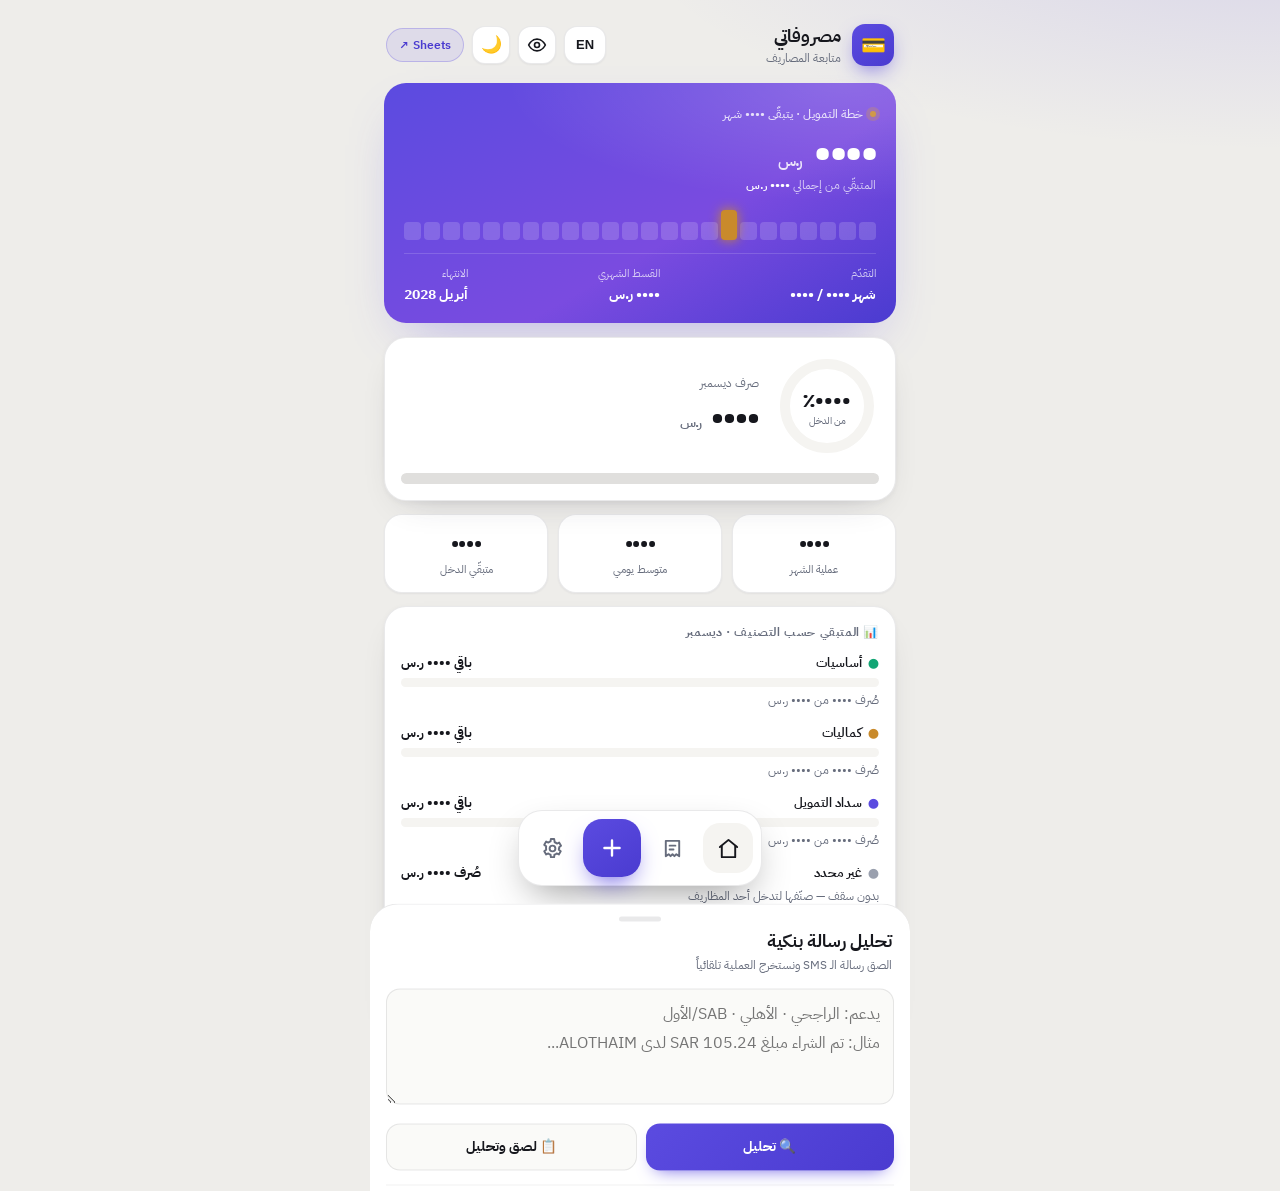
==== commit 36342b6f: "M5: consolidate — merge Finance into Home, cut redundant cards - Merged the Finance "current month" " ====
--- a/index.html
+++ b/index.html
@@ -62,12 +62,6 @@
     <div id="history-content"></div>
   </div>
 
-  <!-- TAB: FINANCE -->
-  <div id="sec-finance">
-    <div class="page-title">التمويل</div>
-    <div id="finance-content"></div>
-  </div>
-
   <!-- TAB: SETTINGS -->
   <div id="sec-settings">
     <div class="page-title">الإعدادات</div>
@@ -125,8 +119,6 @@
     <svg viewBox="0 0 24 24" fill="none" stroke="currentColor" stroke-width="2" stroke-linecap="round" stroke-linejoin="round"><path d="M5 4h14v16l-3-2-2 2-2-2-2 2-2-2-3 2z"/><path d="M9 9h6M9 13h4"/></svg></button>
   <button class="navbtn fab" onclick="openAddSheet()" aria-label="تحليل رسالة">
     <svg viewBox="0 0 24 24" fill="none" stroke="currentColor" stroke-width="2.2" stroke-linecap="round"><path d="M12 5v14M5 12h14"/></svg></button>
-  <button class="navbtn" data-tab="finance" onclick="switchTab('finance',this)" aria-label="التمويل">
-    <svg viewBox="0 0 24 24" fill="none" stroke="currentColor" stroke-width="2" stroke-linecap="round" stroke-linejoin="round"><path d="M4 19V5M4 19h16M8 16v-4M12 16V8M16 16v-6"/></svg></button>
   <button class="navbtn" data-tab="settings" onclick="switchTab('settings',this)" aria-label="الإعدادات">
     <svg viewBox="0 0 24 24" fill="none" stroke="currentColor" stroke-width="2" stroke-linecap="round" stroke-linejoin="round"><circle cx="12" cy="12" r="3"/><path d="M19 12a7 7 0 0 0-.1-1.3l2-1.5-2-3.4-2.3 1a7 7 0 0 0-2.3-1.3L13.7 2h-3.4l-.3 2.5A7 7 0 0 0 7.7 5.8l-2.3-1-2 3.4 2 1.5A7 7 0 0 0 5.3 12c0 .4 0 .9.1 1.3l-2 1.5 2 3.4 2.3-1a7 7 0 0 0 2.3 1.3l.3 2.5h3.4l.3-2.5a7 7 0 0 0 2.3-1.3l2.3 1 2-3.4-2-1.5c.1-.4.1-.9.1-1.3z"/></svg></button>
 </div></nav>
--- a/css/style.css
+++ b/css/style.css
@@ -199,8 +199,8 @@
 
 /* ============================================================ Form */
 label { font-size: 12px; color: var(--muted); font-weight: 600; display: block; margin-bottom: 6px; }
-textarea, input[type=text], input[type=number], input[type=date], select {
-  width: 100%; font-size: 13.5px; font-family: inherit; color: var(--text);
+textarea, input[type=text], input[type=number], input[type=date], input[type=search], input[type=password], select {
+  width: 100%; font-size: 16px; font-family: inherit; color: var(--text);   /* 16px يمنع زوم iOS التلقائي عند التركيز */
   border: 1.5px solid var(--border); border-radius: var(--rs);
   padding: 11px 13px; background: var(--card-2); outline: none;
   transition: border-color .18s, box-shadow .18s, background-color .25s;
@@ -339,7 +339,7 @@
 .hist-search-bar, .hist-day-bar { display: flex; align-items: center; gap: 8px; margin-bottom: 12px; }
 .hist-day-bar label { font-size: 12px; color: var(--muted); font-weight: 600; margin: 0; white-space: nowrap; }
 .hist-search-bar input, .hist-day-bar input {
-  flex: 1; min-width: 0; padding: 9px 12px; font-size: 13px; font-family: inherit;
+  flex: 1; min-width: 0; padding: 9px 12px; font-size: 16px; font-family: inherit;
   border: 1.5px solid var(--border); border-radius: var(--rs);
   background: var(--card); color: var(--text); -webkit-text-fill-color: var(--text);
 }
@@ -662,3 +662,12 @@
 .manual-details[open] summary { color: var(--text); margin-bottom: 8px; }
 .sheet .res2 { margin-top: 8px; }
 .icon-btn svg { width: 20px; height: 20px; }
+/* Collapsible advanced filters / account summary in History */
+.hist-extra { margin-bottom: 12px; }
+.hist-extra > summary { cursor: pointer; font-size: 12.5px; font-weight: 700; color: var(--muted);
+  padding: 11px 14px; list-style: none; background: var(--card); border: 1px solid var(--border); border-radius: var(--rs); }
+.hist-extra > summary::-webkit-details-marker { display: none; }
+.hist-extra[open] > summary { color: var(--text); margin-bottom: 12px; }
+.commit-row { display: flex; align-items: center; gap: 9px; margin-top: 12px; padding-top: 12px;
+  border-top: 1px solid var(--border-soft); font-size: 13px; font-weight: 600; }
+.commit-row .commit-icon { font-size: 17px; }
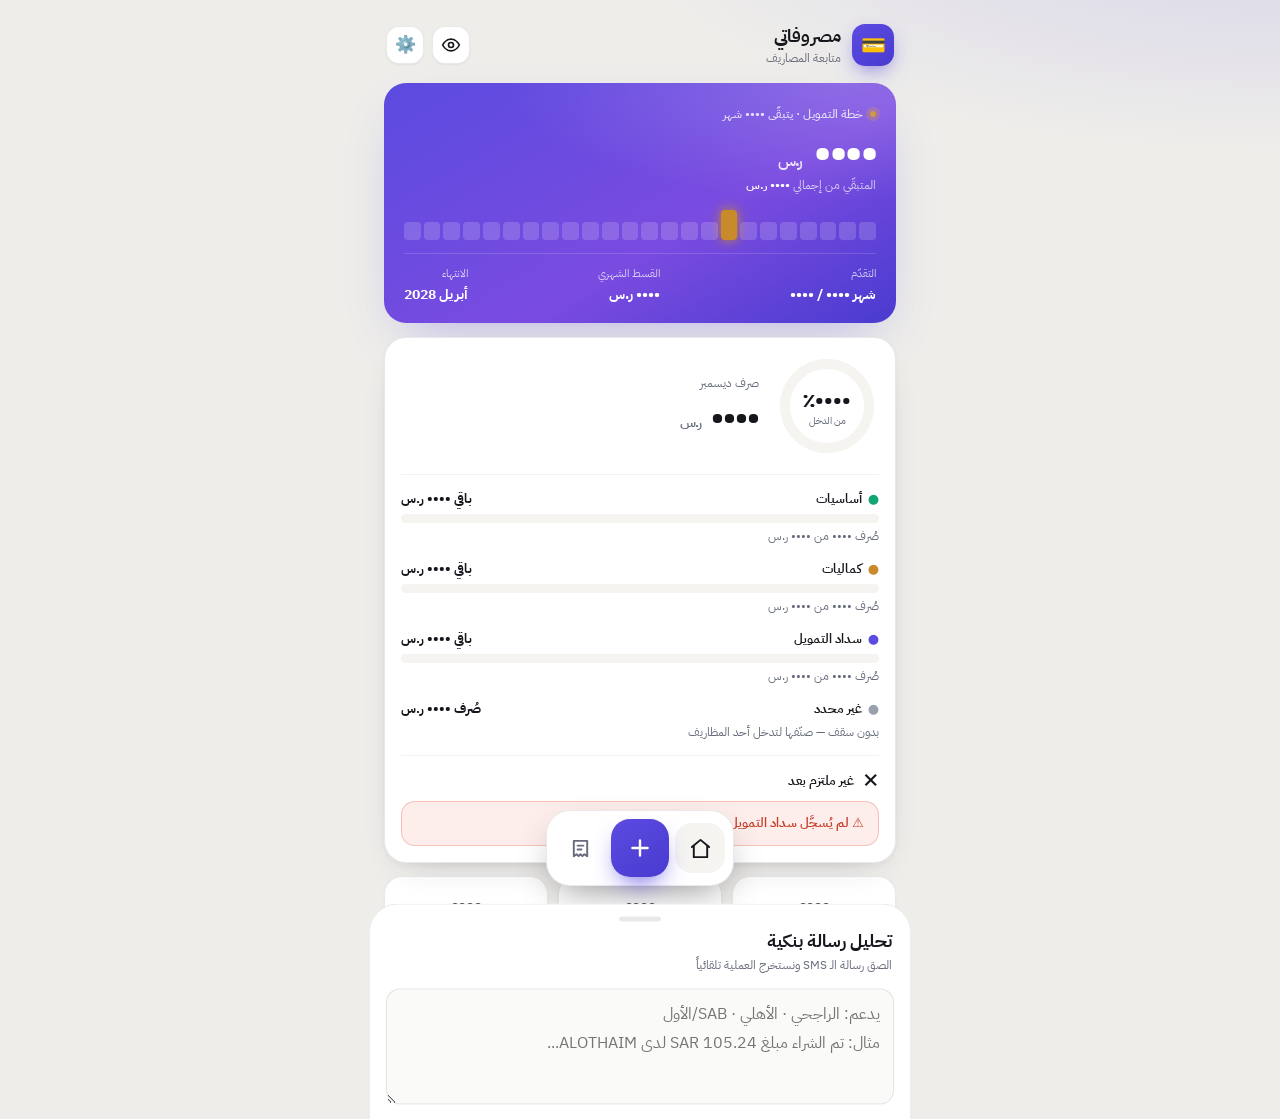
==== commit e676a8b2: "M6: shorten Home + relocate settings/theme/lang - Dashboard reorder: Recent activity first, then fin" ====
--- a/index.html
+++ b/index.html
@@ -35,10 +35,8 @@
       <div class="brand-txt"><h1>مصروفاتي</h1><p>متابعة المصاريف</p></div>
     </div>
     <div class="header-actions">
-      <button class="icon-btn lng" id="lang-btn" onclick="toggleLang()" title="English / عربي" aria-label="تبديل اللغة">EN</button>
       <button class="icon-btn" id="eye-btn" onclick="togglePrivacy()" title="إظهار/إخفاء الأرقام" aria-label="إظهار أو إخفاء الأرقام">👁️</button>
-      <button class="icon-btn" id="theme-btn" onclick="toggleTheme()" title="تبديل الوضع" aria-label="تبديل الوضع">🌙</button>
-      <a id="sheet-link" href="#" class="hlink" onclick="openSheet();return false">Sheets ↗</a>
+      <button class="icon-btn" id="settings-btn" onclick="switchTab('settings')" title="الإعدادات" aria-label="الإعدادات">⚙️</button>
     </div>
   </div>
 
@@ -115,12 +113,10 @@
 <nav class="bottomnav"><div class="bottomnav-inner">
   <button class="navbtn active" data-tab="parse" onclick="switchTab('parse',this)" aria-label="الرئيسية">
     <svg viewBox="0 0 24 24" fill="none" stroke="currentColor" stroke-width="2" stroke-linecap="round" stroke-linejoin="round"><path d="M3 10.5 12 3l9 7.5"/><path d="M5 9.5V21h14V9.5"/></svg></button>
+  <button class="navbtn fab" onclick="openAddSheet()" aria-label="تحليل رسالة">
+    <svg viewBox="0 0 24 24" fill="none" stroke="currentColor" stroke-width="2.2" stroke-linecap="round"><path d="M12 5v14M5 12h14"/></svg></button>
   <button class="navbtn" data-tab="history" onclick="switchTab('history',this)" aria-label="السجل">
     <svg viewBox="0 0 24 24" fill="none" stroke="currentColor" stroke-width="2" stroke-linecap="round" stroke-linejoin="round"><path d="M5 4h14v16l-3-2-2 2-2-2-2 2-2-2-3 2z"/><path d="M9 9h6M9 13h4"/></svg></button>
-  <button class="navbtn fab" onclick="openAddSheet()" aria-label="تحليل رسالة">
-    <svg viewBox="0 0 24 24" fill="none" stroke="currentColor" stroke-width="2.2" stroke-linecap="round"><path d="M12 5v14M5 12h14"/></svg></button>
-  <button class="navbtn" data-tab="settings" onclick="switchTab('settings',this)" aria-label="الإعدادات">
-    <svg viewBox="0 0 24 24" fill="none" stroke="currentColor" stroke-width="2" stroke-linecap="round" stroke-linejoin="round"><circle cx="12" cy="12" r="3"/><path d="M19 12a7 7 0 0 0-.1-1.3l2-1.5-2-3.4-2.3 1a7 7 0 0 0-2.3-1.3L13.7 2h-3.4l-.3 2.5A7 7 0 0 0 7.7 5.8l-2.3-1-2 3.4 2 1.5A7 7 0 0 0 5.3 12c0 .4 0 .9.1 1.3l-2 1.5 2 3.4 2.3-1a7 7 0 0 0 2.3 1.3l.3 2.5h3.4l.3-2.5a7 7 0 0 0 2.3-1.3l2.3 1 2-3.4-2-1.5c.1-.4.1-.9.1-1.3z"/></svg></button>
 </div></nav>
 
 <!-- قائمة اقتراحات الأسماء المشتركة لكل حقول "نيابة عن" — تُملأ من js/render.js -->
--- a/css/style.css
+++ b/css/style.css
@@ -671,3 +671,8 @@
 .commit-row { display: flex; align-items: center; gap: 9px; margin-top: 12px; padding-top: 12px;
   border-top: 1px solid var(--border-soft); font-size: 13px; font-weight: 600; }
 .commit-row .commit-icon { font-size: 17px; }
+.tx-end { display: flex; flex-direction: column; align-items: flex-end; gap: 2px; white-space: nowrap; }
+.tx-date { font-size: 10.5px; color: var(--muted); font-weight: 500; font-variant-numeric: tabular-nums; }
+.tx-meta { font-size: 11px; color: var(--muted); margin-top: 4px; }
+.tx-detail .tx-acts { padding-top: 12px; border-top: 1px solid var(--border-soft); }
+.cat-divider { height: 1px; background: var(--border-soft); margin: 16px 0 14px; }
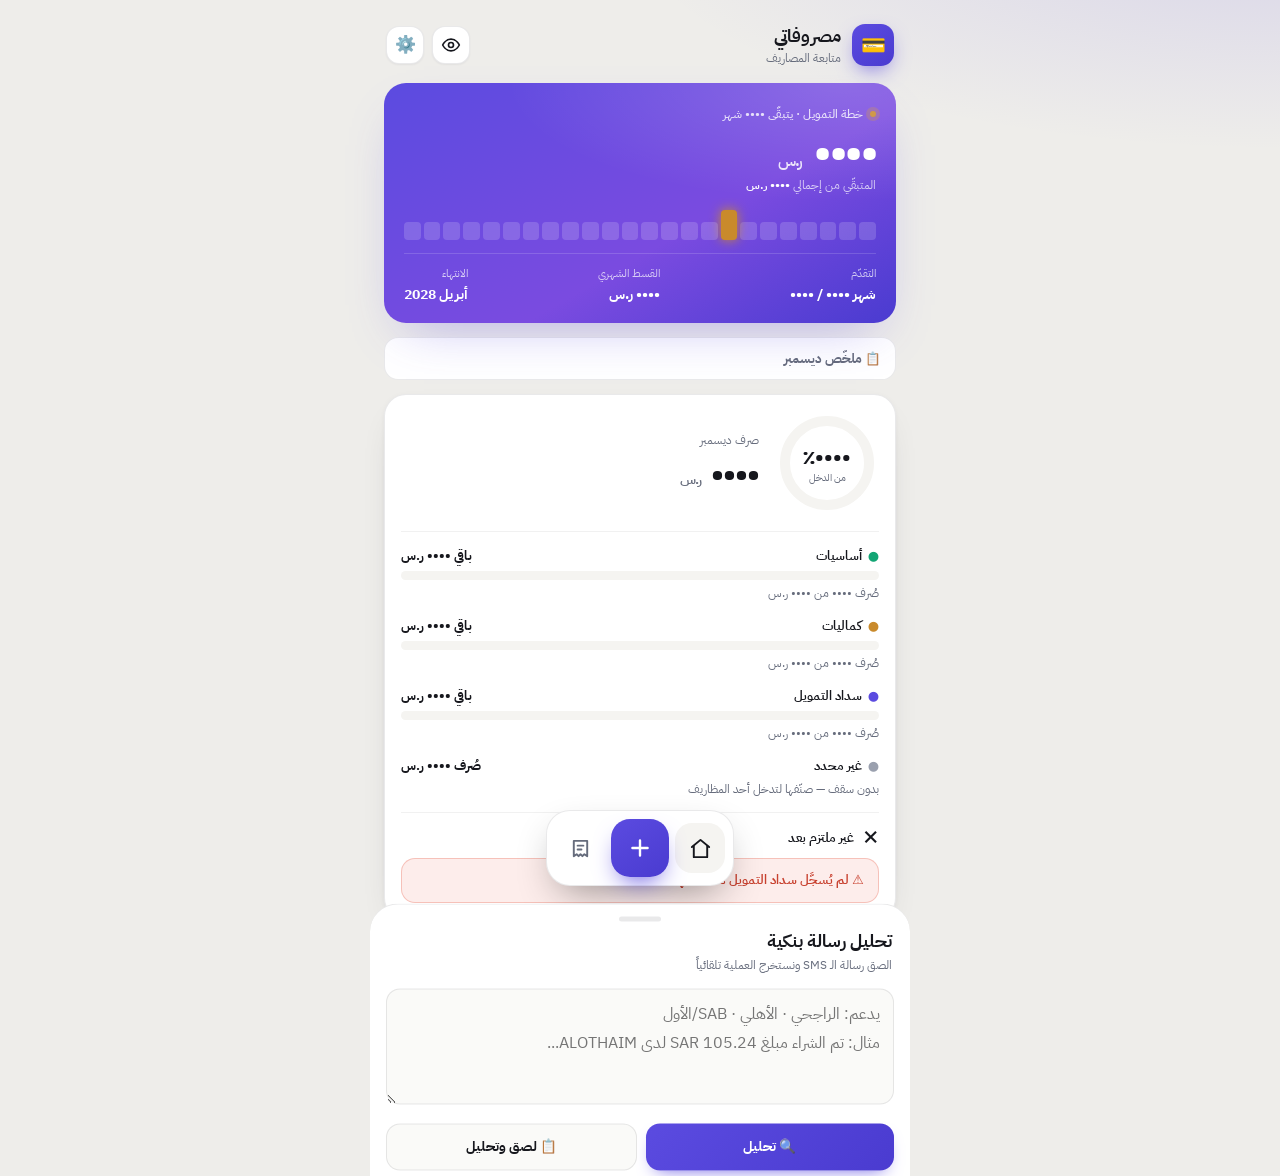
==== commit 0da4b6fa: "Exclude unconverted FX amounts from every spend/ledger total, add explicit edit confirmation, and a " ====
--- a/index.html
+++ b/index.html
@@ -56,6 +56,7 @@
       <button class="filt-btn" id="filt-incoming" onclick="filterHist('incoming',this)">⬇️ وارد</button>
       <button class="filt-btn" id="filt-behalf" onclick="filterHist('behalf',this)">👥 نيابة</button>
       <button class="filt-btn" id="filt-gaps" onclick="filterHist('gaps',this)">🔎 فجوات الرصيد</button>
+      <button class="filt-btn" id="filt-fxpending" onclick="filterHist('fxpending',this)">🌍 عمليات دولية</button>
     </div>
     <div id="history-content"></div>
   </div>
--- a/css/style.css
+++ b/css/style.css
@@ -273,6 +273,13 @@
 .cat-left { font-weight: 700; white-space: nowrap; }
 .cat-left.neg { color: var(--red-text); }
 .cat-sub { font-size: 11px; color: var(--muted); margin-top: 5px; }
+.cat-warn { font-size: 11.5px; font-weight: 600; color: var(--c-lux); margin-top: 5px;
+  display: flex; align-items: center; gap: 4px; }
+
+/* بانر بداية الشهر الجديد — إبراز ناعم */
+.month-close { border-color: color-mix(in srgb, var(--c-lux) 55%, var(--border));
+  box-shadow: 0 0 0 3px color-mix(in srgb, var(--c-lux) 14%, transparent); }
+.month-close .card-title { color: var(--c-lux); }
 
 /* ============================================================ Finance */
 .metrics { display: grid; grid-template-columns: 1fr 1fr; gap: 11px; margin-bottom: 13px; }
@@ -546,6 +553,7 @@
 .tx-main .tx-m { font-size: 11.5px; color: var(--muted); margin-top: 3px; display: flex; align-items: center; gap: 6px; flex-wrap: wrap; }
 .tx-main .tx-amt { font-size: 16px; font-weight: 800; white-space: nowrap; letter-spacing: -.3px; }
 .tx-main .tx-amt.plus { color: var(--green); }
+.tx-main .tx-amt.fx-pending { color: var(--c-lux); }
 .tx-chev { transition: transform .4s cubic-bezier(.34,1.56,.64,1); color: var(--muted); font-size: 17px; flex: none; }
 .xtx.open .tx-chev { transform: rotate(180deg); }
 .tx-exp { max-height: 0; overflow: hidden; transition: max-height .42s cubic-bezier(.22,.61,.36,1); }
@@ -676,3 +684,9 @@
 .tx-meta { font-size: 11px; color: var(--muted); margin-top: 4px; }
 .tx-detail .tx-acts { padding-top: 12px; border-top: 1px solid var(--border-soft); }
 .cat-divider { height: 1px; background: var(--border-soft); margin: 16px 0 14px; }
+.acct-block { padding: 11px 0; border-bottom: 1px solid var(--border-soft); }
+.acct-block:last-of-type { border-bottom: 0; }
+.acct-name { font-size: 13px; font-weight: 700; margin-bottom: 5px; }
+.acct-line { display: flex; justify-content: space-between; font-size: 12.5px; color: var(--muted); padding: 2px 0; }
+.acct-line b { font-weight: 700; color: var(--text); }
+.acct-in { color: var(--green); }
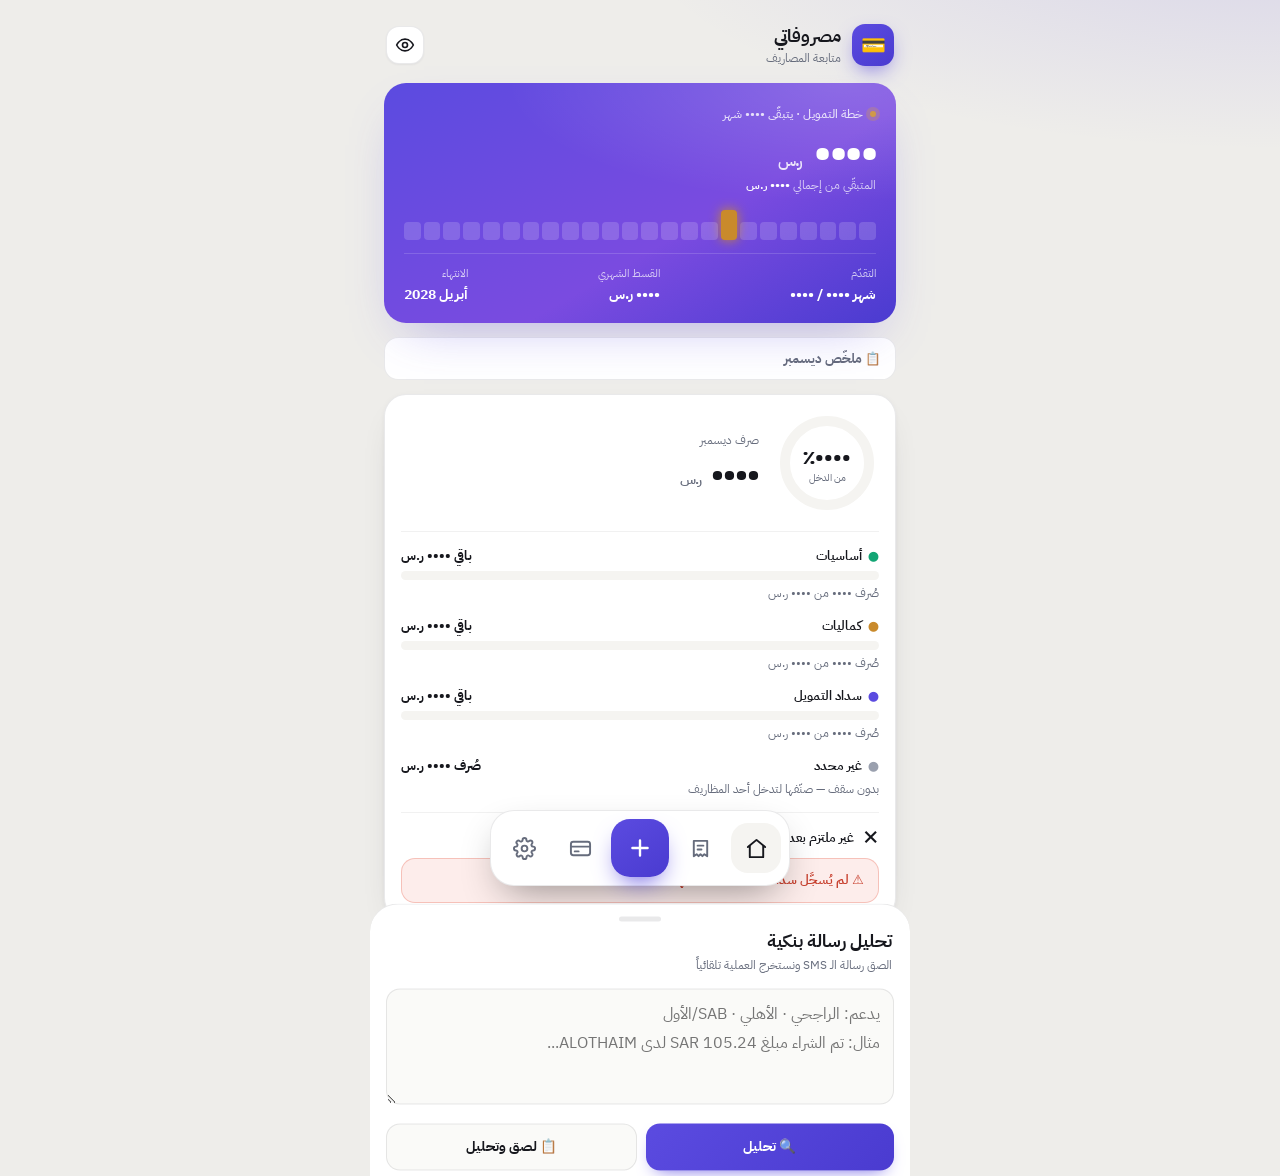
==== commit 1360a432: "Split account/ذمم summaries into a new الحسابات tab, separate from السجل السجل كان يخلط بين تتبّع/تع" ====
--- a/index.html
+++ b/index.html
@@ -36,7 +36,6 @@
     </div>
     <div class="header-actions">
       <button class="icon-btn" id="eye-btn" onclick="togglePrivacy()" title="إظهار/إخفاء الأرقام" aria-label="إظهار أو إخفاء الأرقام">👁️</button>
-      <button class="icon-btn" id="settings-btn" onclick="switchTab('settings')" title="الإعدادات" aria-label="الإعدادات">⚙️</button>
     </div>
   </div>
 
@@ -53,12 +52,14 @@
       <button class="filt-btn" id="filt-ess" onclick="filterHist('أساسيات',this)">أساسيات</button>
       <button class="filt-btn" id="filt-lux" onclick="filterHist('كماليات',this)">كماليات</button>
       <button class="filt-btn" id="filt-loan" onclick="filterHist('سداد التمويل',this)">سداد التمويل</button>
-      <button class="filt-btn" id="filt-incoming" onclick="filterHist('incoming',this)">⬇️ وارد</button>
-      <button class="filt-btn" id="filt-behalf" onclick="filterHist('behalf',this)">👥 نيابة</button>
-      <button class="filt-btn" id="filt-gaps" onclick="filterHist('gaps',this)">🔎 فجوات الرصيد</button>
-      <button class="filt-btn" id="filt-fxpending" onclick="filterHist('fxpending',this)">🌍 عمليات دولية</button>
     </div>
     <div id="history-content"></div>
+  </div>
+
+  <!-- TAB: ACCOUNTS -->
+  <div id="sec-accounts">
+    <div class="page-title">الحسابات</div>
+    <div id="accounts-content"></div>
   </div>
 
   <!-- TAB: SETTINGS -->
@@ -114,10 +115,14 @@
 <nav class="bottomnav"><div class="bottomnav-inner">
   <button class="navbtn active" data-tab="parse" onclick="switchTab('parse',this)" aria-label="الرئيسية">
     <svg viewBox="0 0 24 24" fill="none" stroke="currentColor" stroke-width="2" stroke-linecap="round" stroke-linejoin="round"><path d="M3 10.5 12 3l9 7.5"/><path d="M5 9.5V21h14V9.5"/></svg></button>
+  <button class="navbtn" data-tab="history" onclick="switchTab('history',this)" aria-label="السجل">
+    <svg viewBox="0 0 24 24" fill="none" stroke="currentColor" stroke-width="2" stroke-linecap="round" stroke-linejoin="round"><path d="M5 4h14v16l-3-2-2 2-2-2-2 2-2-2-3 2z"/><path d="M9 9h6M9 13h4"/></svg></button>
   <button class="navbtn fab" onclick="openAddSheet()" aria-label="تحليل رسالة">
     <svg viewBox="0 0 24 24" fill="none" stroke="currentColor" stroke-width="2.2" stroke-linecap="round"><path d="M12 5v14M5 12h14"/></svg></button>
-  <button class="navbtn" data-tab="history" onclick="switchTab('history',this)" aria-label="السجل">
-    <svg viewBox="0 0 24 24" fill="none" stroke="currentColor" stroke-width="2" stroke-linecap="round" stroke-linejoin="round"><path d="M5 4h14v16l-3-2-2 2-2-2-2 2-2-2-3 2z"/><path d="M9 9h6M9 13h4"/></svg></button>
+  <button class="navbtn" data-tab="accounts" onclick="switchTab('accounts',this)" aria-label="الحسابات">
+    <svg viewBox="0 0 24 24" fill="none" stroke="currentColor" stroke-width="2" stroke-linecap="round" stroke-linejoin="round"><rect x="2" y="5" width="20" height="14" rx="2.5"/><path d="M2 10h20"/><path d="M6 15h4"/></svg></button>
+  <button class="navbtn" data-tab="settings" onclick="switchTab('settings',this)" aria-label="الإعدادات">
+    <svg viewBox="0 0 24 24" fill="none" stroke="currentColor" stroke-width="2" stroke-linecap="round" stroke-linejoin="round"><circle cx="12" cy="12" r="3"/><path d="M19.4 15a1.65 1.65 0 0 0 .33 1.82l.06.06a2 2 0 1 1-2.83 2.83l-.06-.06a1.65 1.65 0 0 0-1.82-.33 1.65 1.65 0 0 0-1 1.51V21a2 2 0 0 1-4 0v-.09A1.65 1.65 0 0 0 9 19.4a1.65 1.65 0 0 0-1.82.33l-.06.06a2 2 0 1 1-2.83-2.83l.06-.06a1.65 1.65 0 0 0 .33-1.82 1.65 1.65 0 0 0-1.51-1H3a2 2 0 0 1 0-4h.09A1.65 1.65 0 0 0 4.6 9a1.65 1.65 0 0 0-.33-1.82l-.06-.06a2 2 0 1 1 2.83-2.83l.06.06a1.65 1.65 0 0 0 1.82.33H9a1.65 1.65 0 0 0 1-1.51V3a2 2 0 0 1 4 0v.09a1.65 1.65 0 0 0 1 1.51 1.65 1.65 0 0 0 1.82-.33l.06-.06a2 2 0 1 1 2.83 2.83l-.06.06a1.65 1.65 0 0 0-.33 1.82V9a1.65 1.65 0 0 0 1.51 1H21a2 2 0 0 1 0 4h-.09a1.65 1.65 0 0 0-1.51 1z"/></svg></button>
 </div></nav>
 
 <!-- قائمة اقتراحات الأسماء المشتركة لكل حقول "نيابة عن" — تُملأ من js/render.js -->
--- a/css/style.css
+++ b/css/style.css
@@ -315,7 +315,7 @@
 .spin { display: inline-block; width: 15px; height: 15px; border: 2px solid rgba(255,255,255,0.4); border-top-color: #fff; border-radius: 50%; animation: sp .7s linear infinite; }
 @keyframes sp { to { transform: rotate(360deg); } }
 
-#sec-history, #sec-finance, #sec-settings { display: none; }
+#sec-history, #sec-finance, #sec-accounts, #sec-settings { display: none; }
 .settings-row { display: flex; justify-content: space-between; align-items: center; padding: 11px 0; border-bottom: 1px solid var(--border-soft); font-size: 13px; }
 .settings-row:last-child { border-bottom: none; }
 .settings-val { font-weight: 700; color: var(--blue-text); font-size: 12px; direction: ltr; text-align: left; max-width: 55%; overflow: hidden; text-overflow: ellipsis; white-space: nowrap; }
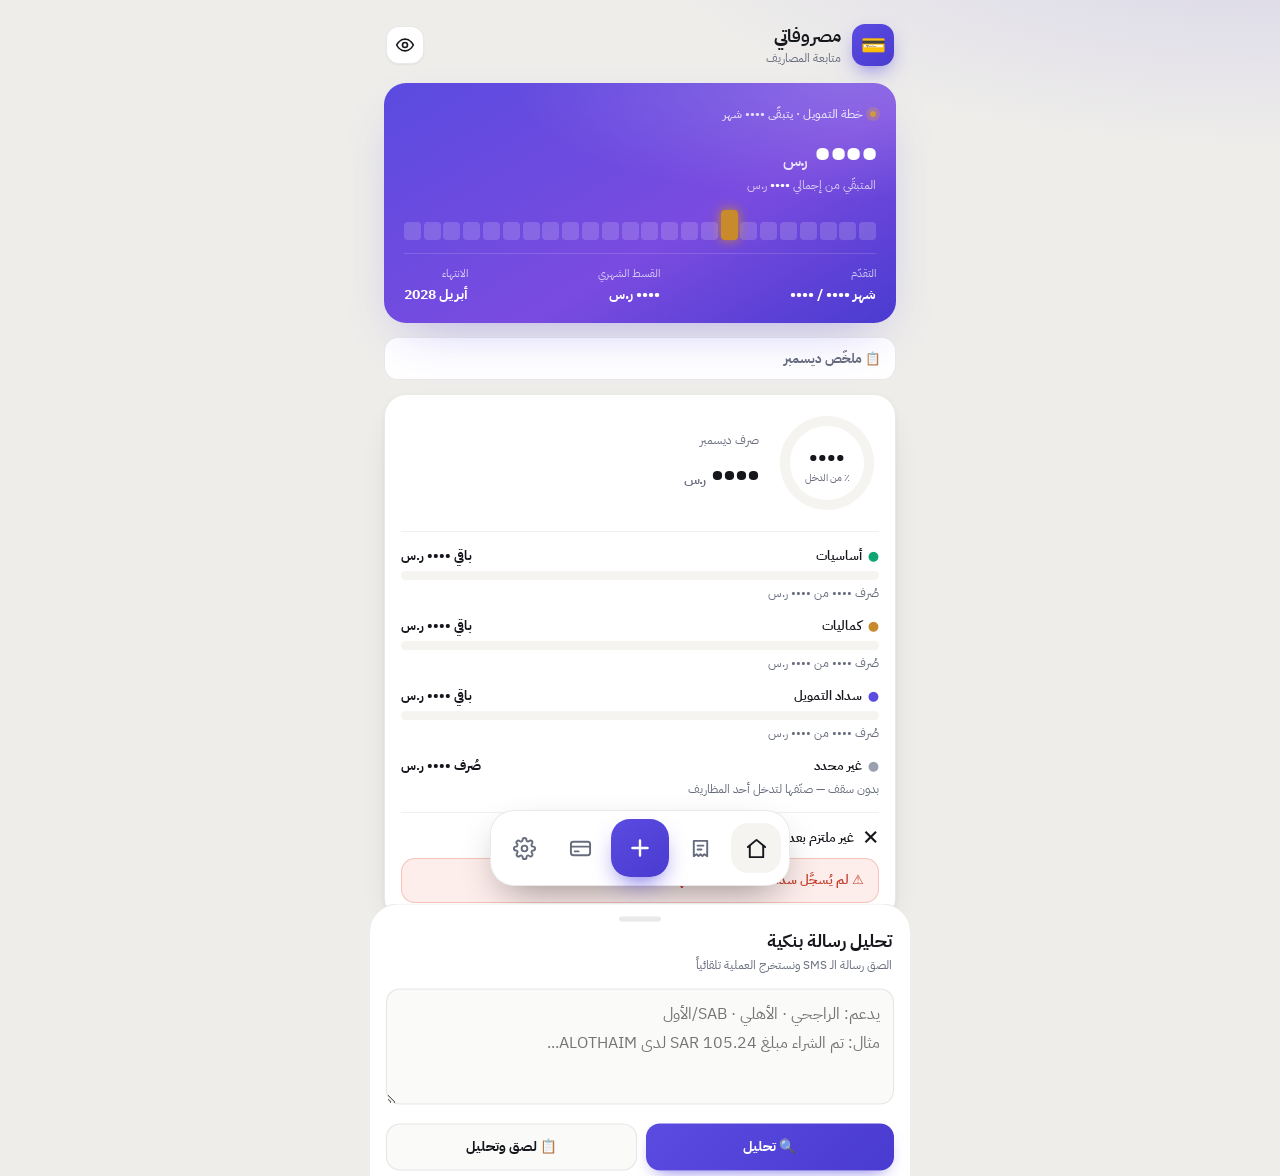
==== commit 9ae673ee: "Speed up manual/cash entry for travel, add SAR currency-symbol infra Traveling with cash-only, non-S" ====
--- a/index.html
+++ b/index.html
@@ -47,12 +47,6 @@
   <!-- TAB: HISTORY -->
   <div id="sec-history">
     <div class="page-title">السجل</div>
-    <div class="hist-filters">
-      <button class="filt-btn active" id="filt-all" onclick="filterHist('all',this)">الكل</button>
-      <button class="filt-btn" id="filt-ess" onclick="filterHist('أساسيات',this)">أساسيات</button>
-      <button class="filt-btn" id="filt-lux" onclick="filterHist('كماليات',this)">كماليات</button>
-      <button class="filt-btn" id="filt-loan" onclick="filterHist('سداد التمويل',this)">سداد التمويل</button>
-    </div>
     <div id="history-content"></div>
   </div>
 
@@ -89,12 +83,25 @@
     <summary>➕ إدخال يدوي</summary>
     <div class="field-row">
       <div class="field"><label>التاريخ</label><input type="date" id="m-date"></div>
-      <div class="field"><label>المبلغ (ر.س)</label><input type="number" id="m-amount" placeholder="0.00" step="0.01"></div>
-    </div>
-    <div class="field"><label>التاجر / الجهة</label><input type="text" id="m-merchant" placeholder="مثال: كارفور"></div>
+      <div class="field"><label id="m-amount-label">المبلغ (ر.س)</label><input type="number" id="m-amount" placeholder="0.00" step="0.01" oninput="updateManualConvertedHint()"></div>
+    </div>
+    <div class="field-row">
+      <div class="field"><label>العملة</label>
+        <div class="chip-group">
+          <button type="button" class="chip active" id="m-cur-sar" onclick="setManualCurrency('SAR')">ر.س</button>
+          <button type="button" class="chip" id="m-cur-ils" onclick="setManualCurrency('ILS')">₪ شيكل</button>
+        </div>
+      </div>
+      <div class="field" id="m-rate-field" style="display:none">
+        <label id="m-rate-label">سعر الصرف (₪ ← ر.س)</label>
+        <input type="number" id="m-rate" step="0.0001" placeholder="مثال 0.98" oninput="updateManualConvertedHint()">
+      </div>
+    </div>
+    <div id="m-converted-hint" style="display:none;margin:-8px 0 12px;font-size:12px;color:var(--muted)"></div>
+    <div class="field"><label>التاجر / الجهة</label><input type="text" id="m-merchant" placeholder="مثال: كارفور" oninput="onManualMerchantInput()"></div>
     <div class="field-row">
       <div class="field"><label>التصنيف</label>
-        <select id="m-type">
+        <select id="m-type" onchange="this.dataset.userSet='1'">
           <option value="" disabled selected>— اختر التصنيف —</option>
           <option value="أساسيات">أساسيات</option>
           <option value="كماليات">كماليات</option>
@@ -102,7 +109,14 @@
           <option value="غير محدد">غير محدد</option>
         </select>
       </div>
-      <div class="field"><label>طريقة الدفع</label><input type="text" id="m-method" placeholder="مدى / Apple Pay"></div>
+      <div class="field"><label>طريقة الدفع</label>
+        <div class="chip-group" style="margin-bottom:7px">
+          <button type="button" class="chip" onclick="setManualMethod('نقد')">💵 نقد</button>
+          <button type="button" class="chip" onclick="setManualMethod('تحويل')">🔁 تحويل</button>
+          <button type="button" class="chip" onclick="setManualMethod('بطاقة')">💳 بطاقة</button>
+        </div>
+        <input type="text" id="m-method" placeholder="أو اكتب طريقة أخرى" oninput="syncManualMethodChips()">
+      </div>
     </div>
     <div class="field"><label>ملاحظة (اختياري)</label><input type="text" id="m-note" placeholder="مثال: قسمتها مع فلان"></div>
     <div class="field"><label>👥 نيابة عن (اختياري)</label><input type="text" id="m-behalf" list="people-list" placeholder="اكتب اسم الشخص أو اختر من القائمة"></div>
@@ -140,7 +154,7 @@
     <div class="modal-title">✎ تعديل العملية</div>
     <div class="field"><label>التاجر</label><input type="text" id="e-merchant"></div>
     <div class="field-row">
-      <div class="field"><label>المبلغ (ر.س)</label><input type="number" id="e-amount" step="0.01"></div>
+      <div class="field"><label id="e-amount-label">المبلغ (ر.س)</label><input type="number" id="e-amount" step="0.01"></div>
       <div class="field"><label>التاريخ</label><input type="date" id="e-date"></div>
     </div>
     <div class="field-row">
--- a/css/style.css
+++ b/css/style.css
@@ -230,6 +230,16 @@
 .btn-row { display: flex; gap: 9px; margin-top: 10px; }
 .btn-row .btn { flex: 1; }
 
+/* ============================================================ Chips (عملة / طريقة دفع سريعة) */
+.chip-group { display: flex; flex-wrap: wrap; gap: 6px; }
+.chip {
+  padding: 8px 12px; font-size: 12.5px; font-weight: 600; font-family: inherit;
+  border-radius: 999px; border: 1.5px solid var(--border); background: var(--card-2); color: var(--text);
+  cursor: pointer; transition: background-color .15s, color .15s, border-color .15s, transform .12s;
+}
+.chip:active { transform: scale(.96); }
+.chip.active { background: linear-gradient(135deg, var(--hero-1), var(--hero-3)); color: #fff; border-color: transparent; }
+
 /* ============================================================ Alerts */
 .alert { padding: 11px 14px; border-radius: var(--rs); font-size: 13px; font-weight: 600; margin-top: 11px; display: flex; align-items: flex-start; gap: 8px; line-height: 1.6; border: 1px solid transparent; animation: pop .25s ease; }
 .alert-green { background: var(--green-bg); color: var(--green-text); border-color: var(--green-border); }
@@ -360,6 +370,31 @@
   background: var(--card); color: var(--muted); cursor: pointer; font-size: 14px; line-height: 1; font-family: inherit;
 }
 .hist-day-clear:active { transform: scale(.92); }
+
+/* شريط أدوات السجل: أيقونة بحث + أيقونة فلاتر، بدل شغل مساحة دائم */
+.hist-toolbar { display: flex; align-items: center; gap: 8px; margin-bottom: 12px; }
+.hist-toolbar .hist-search-bar { margin-bottom: 0; }
+.hist-icon-btn {
+  position: relative; flex: none; width: 38px; height: 38px; display: grid; place-items: center;
+  font-size: 16px; border-radius: 999px; border: 1.5px solid var(--border); background: var(--card);
+  color: var(--text); cursor: pointer; font-family: inherit; transition: transform .12s, border-color .2s, color .2s;
+}
+.hist-icon-btn:active { transform: scale(.9); }
+.hist-icon-btn.active { border-color: var(--hero-1); color: var(--hero-1); }
+.hist-badge {
+  position: absolute; top: -5px; inset-inline-end: -5px; min-width: 16px; height: 16px; padding: 0 3px;
+  border-radius: 999px; background: var(--hero-1); color: #fff; font-size: 10px; font-weight: 700;
+  line-height: 16px; text-align: center;
+}
+.hist-filter-panel { background: var(--bg-soft); border-radius: var(--rs); padding: 13px 12px 1px; margin-bottom: 12px; }
+.hist-filter-panel .hist-month-bar select, .hist-filter-panel .hist-day-bar input { background: var(--card); }
+
+/* رسوم دائرية (donutChart) — أينما استُخدمت: اللوحة، ملخّص السجل، ... */
+.donut { animation: histDonutIn .5s cubic-bezier(.22,1,.36,1); transform-origin: center; }
+@keyframes histDonutIn { from { opacity: 0; transform: scale(.82); } to { opacity: 1; transform: scale(1); } }
+.hist-legend { display: flex; flex-wrap: wrap; gap: 8px 18px; font-size: 12.5px; font-weight: 600; }
+.hist-legend-row { display: flex; align-items: center; gap: 6px; }
+.hist-legend-row b { font-weight: 800; }
 
 /* ============================================================ Behalf (نيابة عن آخرين) */
 .behalf-tag {
@@ -424,7 +459,9 @@
 /* ============================================================ Animations */
 @keyframes fadeUp { from { opacity: 0; transform: translateY(10px); } to { opacity: 1; transform: translateY(0); } }
 @keyframes pop { from { opacity: 0; transform: scale(.96); } to { opacity: 1; transform: scale(1); } }
-@keyframes drawIn { from { stroke-dashoffset: var(--dash); } to { stroke-dashoffset: 0; } }
+/* --off افتراضياً صفر — يسمح باستخدامها لرسم دائرة تمتلئ بالكامل أو لنسبة محدَّدة (--off) */
+@keyframes drawIn { from { stroke-dashoffset: var(--dash); } to { stroke-dashoffset: var(--off, 0); } }
+.ring-anim { animation: drawIn 1s cubic-bezier(.22,1,.36,1) both; }
 
 .tab-enter > * { animation: fadeUp .4s cubic-bezier(.22,1,.36,1) both; }
 .tab-enter > *:nth-child(2) { animation-delay: .05s; }
@@ -508,7 +545,12 @@
 
 /* Category budget rows */
 .progress-track { height: 9px; border-radius: 6px; background: var(--bg-soft); overflow: hidden; }
-.progress-fill { height: 100%; border-radius: 6px; transition: width .7s cubic-bezier(.22,.61,.36,1); }
+.progress-fill {
+  height: 100%; border-radius: 6px; width: var(--w, 0%);
+  transition: width .7s cubic-bezier(.22,.61,.36,1);
+  animation: fillIn .8s cubic-bezier(.22,1,.36,1) both;
+}
+@keyframes fillIn { from { width: 0%; } to { width: var(--w, 0%); } }
 .cat-name { font-size: 13px; font-weight: 600; }
 .cat-left { font-size: 12.5px; font-weight: 700; }
 .cat-sub { font-size: 11.5px; color: var(--muted); margin-top: 5px; }
@@ -586,13 +628,15 @@
 .fin-hero .fh-eyebrow { display: flex; align-items: center; gap: 7px; font-size: 12px; font-weight: 500; color: rgba(255,255,255,.8); position: relative; }
 .fin-hero .fh-dot { width: 6px; height: 6px; border-radius: 50%; background: var(--c-lux); box-shadow: 0 0 0 4px color-mix(in srgb, var(--c-lux) 30%, transparent); }
 .fin-hero .fh-big { font-size: 40px; font-weight: 800; letter-spacing: -1.5px; line-height: 1.05; margin: 9px 0 2px; position: relative; }
-.fin-hero .fh-big .cur { font-size: 16px; font-weight: 600; opacity: .85; margin-inline-start: 5px; }
+.fin-hero .fh-big .cur { font-size: 16px; font-weight: 600; opacity: .85; margin-inline-end: 5px; }
 .fin-hero .fh-sub { font-size: 12px; color: rgba(255,255,255,.72); position: relative; }
 .fin-hero .fh-sub b { color: #fff; font-weight: 600; }
 .comb { display: flex; gap: 3px; margin: 16px 0 13px; height: 30px; align-items: flex-end; position: relative; }
-.comb span { flex: 1; border-radius: 4px; background: rgba(255,255,255,.16); height: 60%; }
+.comb span { flex: 1; border-radius: 4px; background: rgba(255,255,255,.16); height: 60%;
+  transform-origin: bottom; animation: combGrow .5s cubic-bezier(.22,1,.36,1) both; }
 .comb span.paid { background: rgba(255,255,255,.92); height: 100%; }
-.comb span.now { background: var(--c-lux); height: 100%; box-shadow: 0 0 12px var(--c-lux); animation: combPulse 2.2s ease infinite; }
+.comb span.now { background: var(--c-lux); height: 100%; box-shadow: 0 0 12px var(--c-lux); animation: combGrow .5s cubic-bezier(.22,1,.36,1) both, combPulse 2.2s ease .5s infinite; }
+@keyframes combGrow { from { transform: scaleY(0); } to { transform: scaleY(1); } }
 @keyframes combPulse { 0%,100% { box-shadow: 0 0 7px var(--c-lux); } 50% { box-shadow: 0 0 16px var(--c-lux); } }
 .fh-foot { display: flex; justify-content: space-between; gap: 8px; position: relative; border-top: 1px solid rgba(255,255,255,.15); padding-top: 12px; }
 .fh-foot div { font-size: 10.5px; color: rgba(255,255,255,.72); }
@@ -605,7 +649,7 @@
 .res2 .res-head.credit { background: radial-gradient(120% 120% at 85% 0%, color-mix(in srgb, var(--green) 18%, transparent), transparent 60%), var(--card); }
 .res2 .res-big { font-size: 40px; font-weight: 800; letter-spacing: -1.5px; line-height: 1; }
 .res2 .res-head.credit .res-big { color: var(--green); }
-.res2 .res-big .cur { font-size: 16px; font-weight: 600; color: var(--muted); margin-inline-start: 5px; }
+.res2 .res-big .cur { font-size: 16px; font-weight: 600; color: var(--muted); margin-inline-end: 5px; }
 .res2 .res-mer { font-size: 14px; font-weight: 700; margin-top: 7px; }
 .res2 .res-mer span { color: var(--muted); font-weight: 400; }
 .res2 .res-tag { display: inline-flex; align-items: center; gap: 6px; margin-top: 11px; font-size: 12px; font-weight: 700;
@@ -627,7 +671,7 @@
 .spend2-info { flex: 1; min-width: 0; }
 .spend2-lbl { font-size: 12px; color: var(--muted); }
 .spend2-amt { font-size: 30px; font-weight: 800; letter-spacing: -1px; margin-top: 2px; }
-.spend2-amt .cur { font-size: 14px; font-weight: 600; color: var(--muted); margin-inline-start: 4px; }
+.spend2-amt .cur { font-size: 14px; font-weight: 600; color: var(--muted); margin-inline-end: 4px; }
 .spend-delta { display: inline-flex; align-items: center; gap: 4px; font-size: 12px; font-weight: 700; padding: 3px 9px;
   border-radius: 999px; margin-top: 7px; }
 .spend-delta.down { color: var(--c-ess); background: color-mix(in srgb, var(--c-ess) 14%, transparent); }
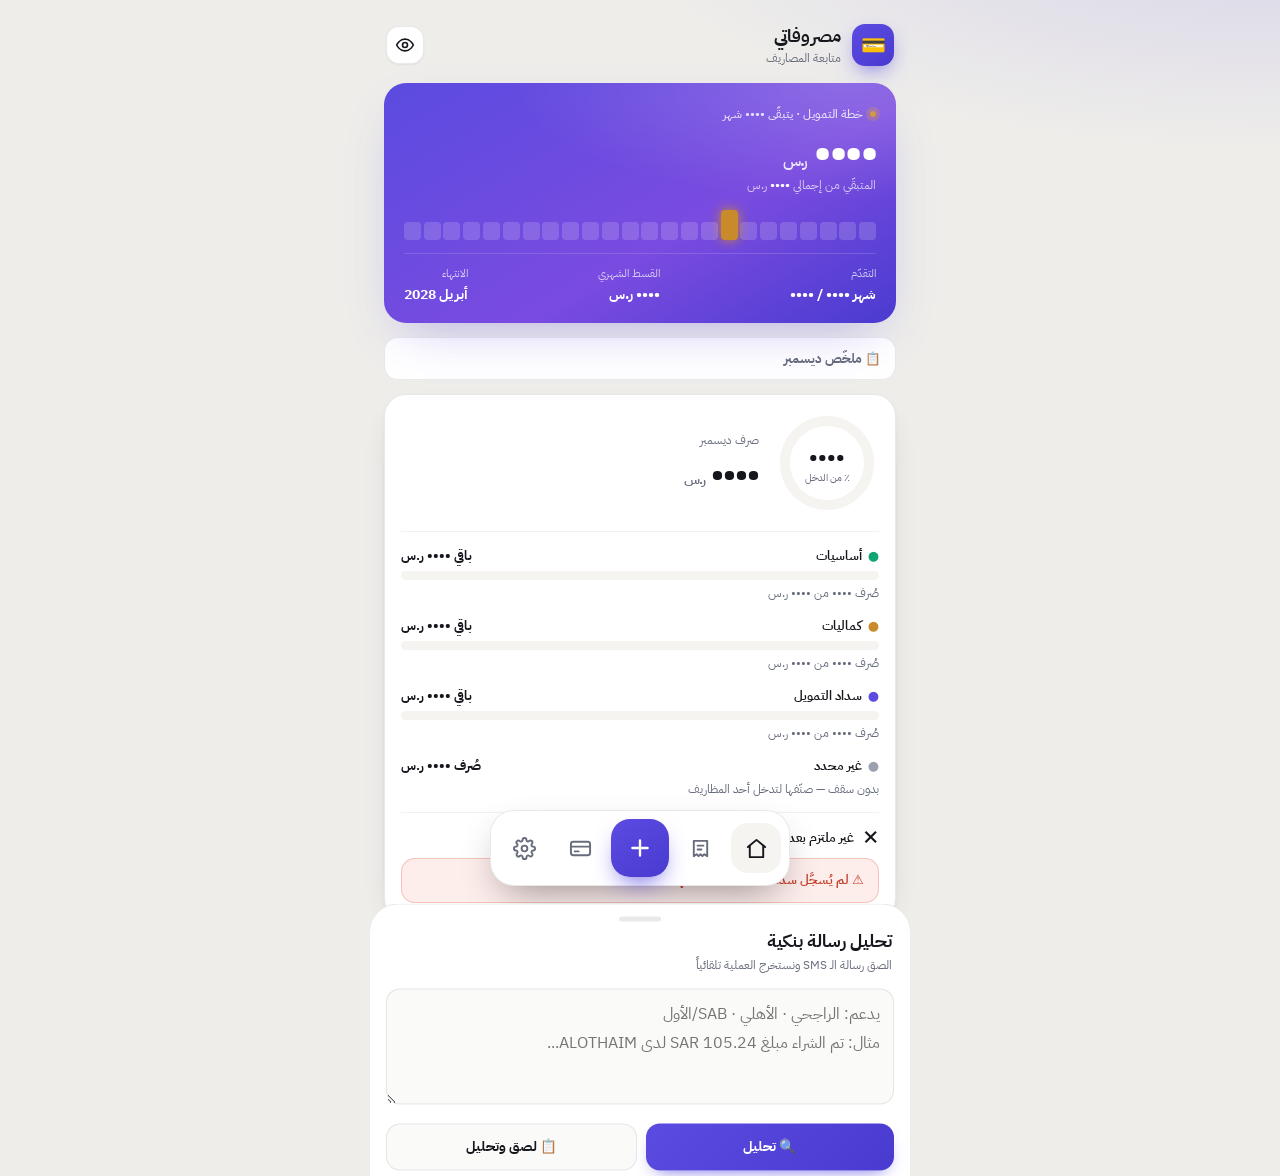
==== commit 483ce504: "Add PDF statement bulk-import feature for backfilling missed travel expenses Adds a permanent Settin" ====
--- a/index.html
+++ b/index.html
@@ -148,6 +148,9 @@
 <!-- مُدخل ملف مخفي لاستعادة النسخة الاحتياطية -->
 <input type="file" id="import-file" accept="application/json,.json" style="display:none" onchange="importBackupFile(this)">
 
+<!-- مُدخل ملف مخفي لاستيراد كشف حساب PDF (استيراد بالجملة) -->
+<input type="file" id="bulkimport-file" accept="application/pdf,.pdf" style="display:none" onchange="handleStatementFile(this)">
+
 <!-- Edit modal -->
 <div id="edit-modal" class="modal-backdrop hidden" onclick="if(event.target===this)closeEdit()">
   <div class="modal-card">
@@ -194,6 +197,7 @@
 <script src="js/parsers.js"></script>
 <script src="js/charts.js"></script>
 <script src="js/save.js"></script>
+<script src="js/bulkimport.js"></script>
 <script src="js/render.js"></script>
 <script src="js/i18n.js"></script>
 <script src="js/app.js"></script>
